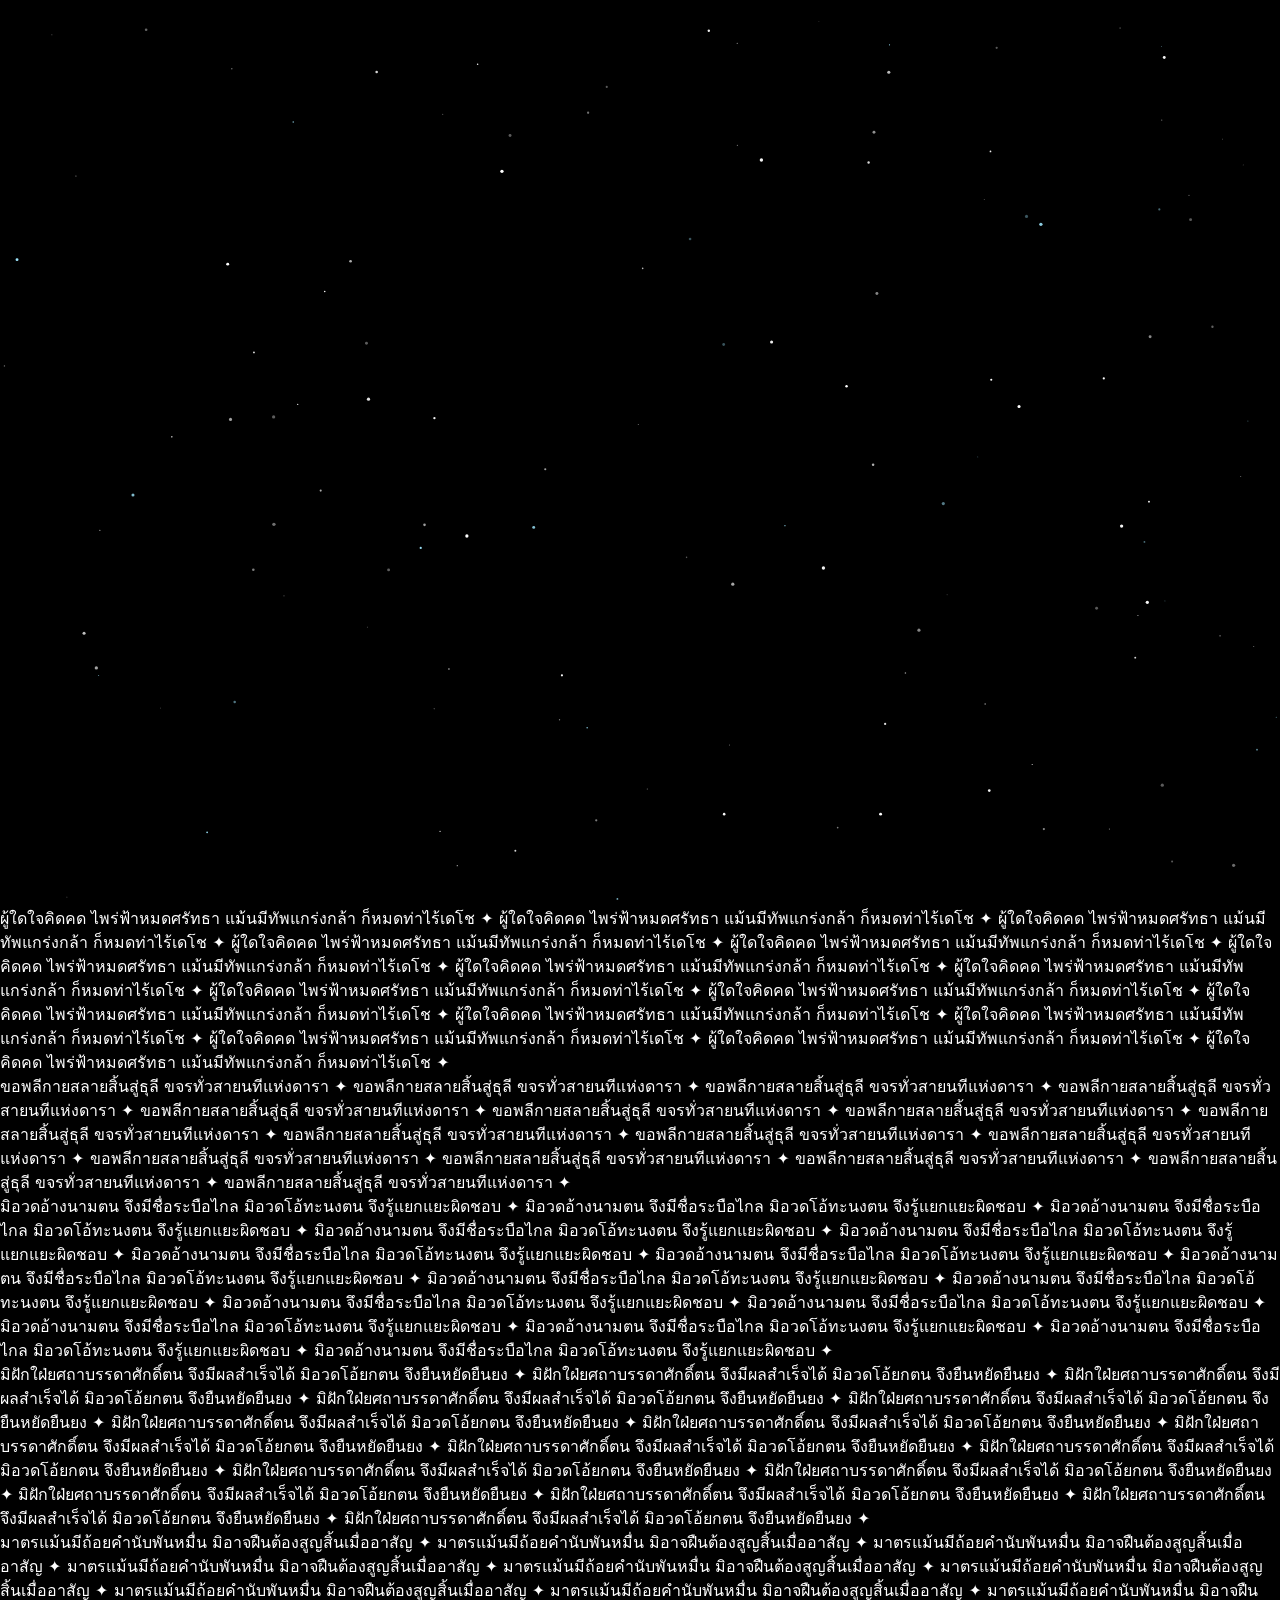
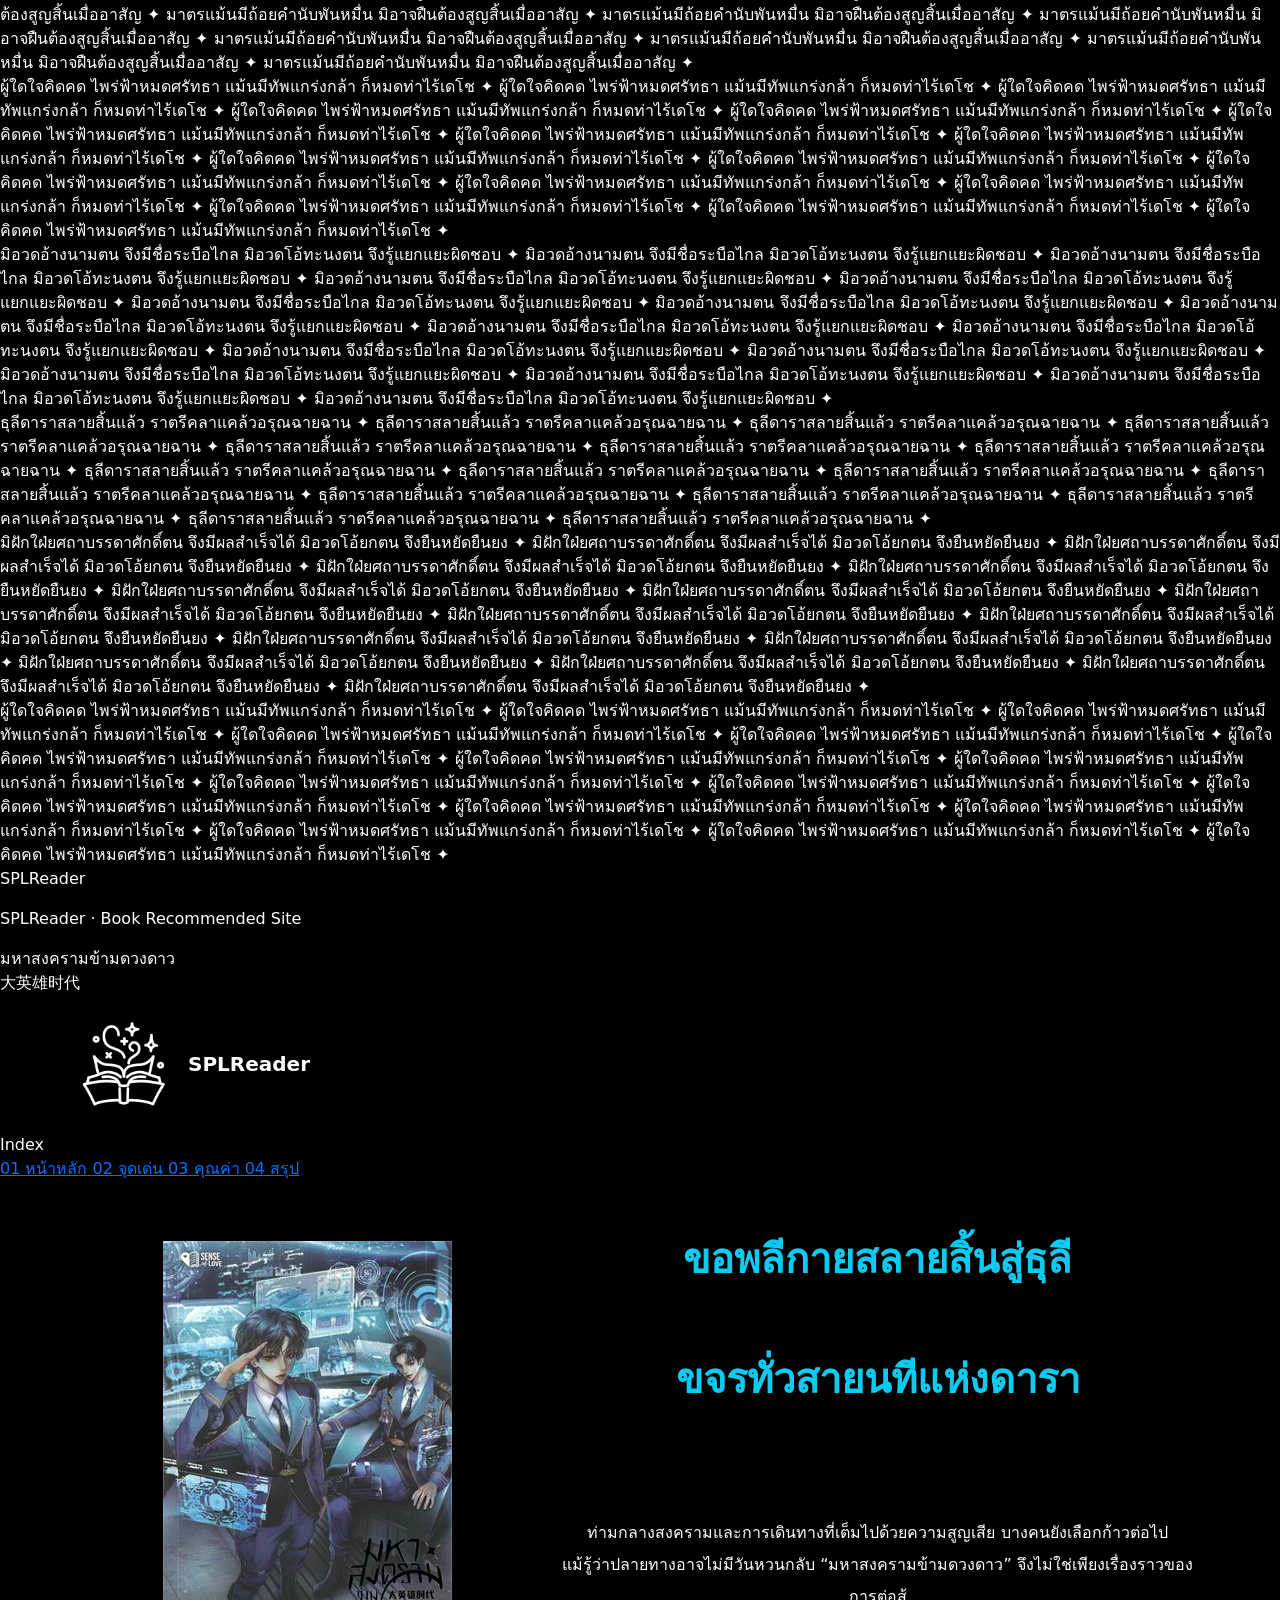
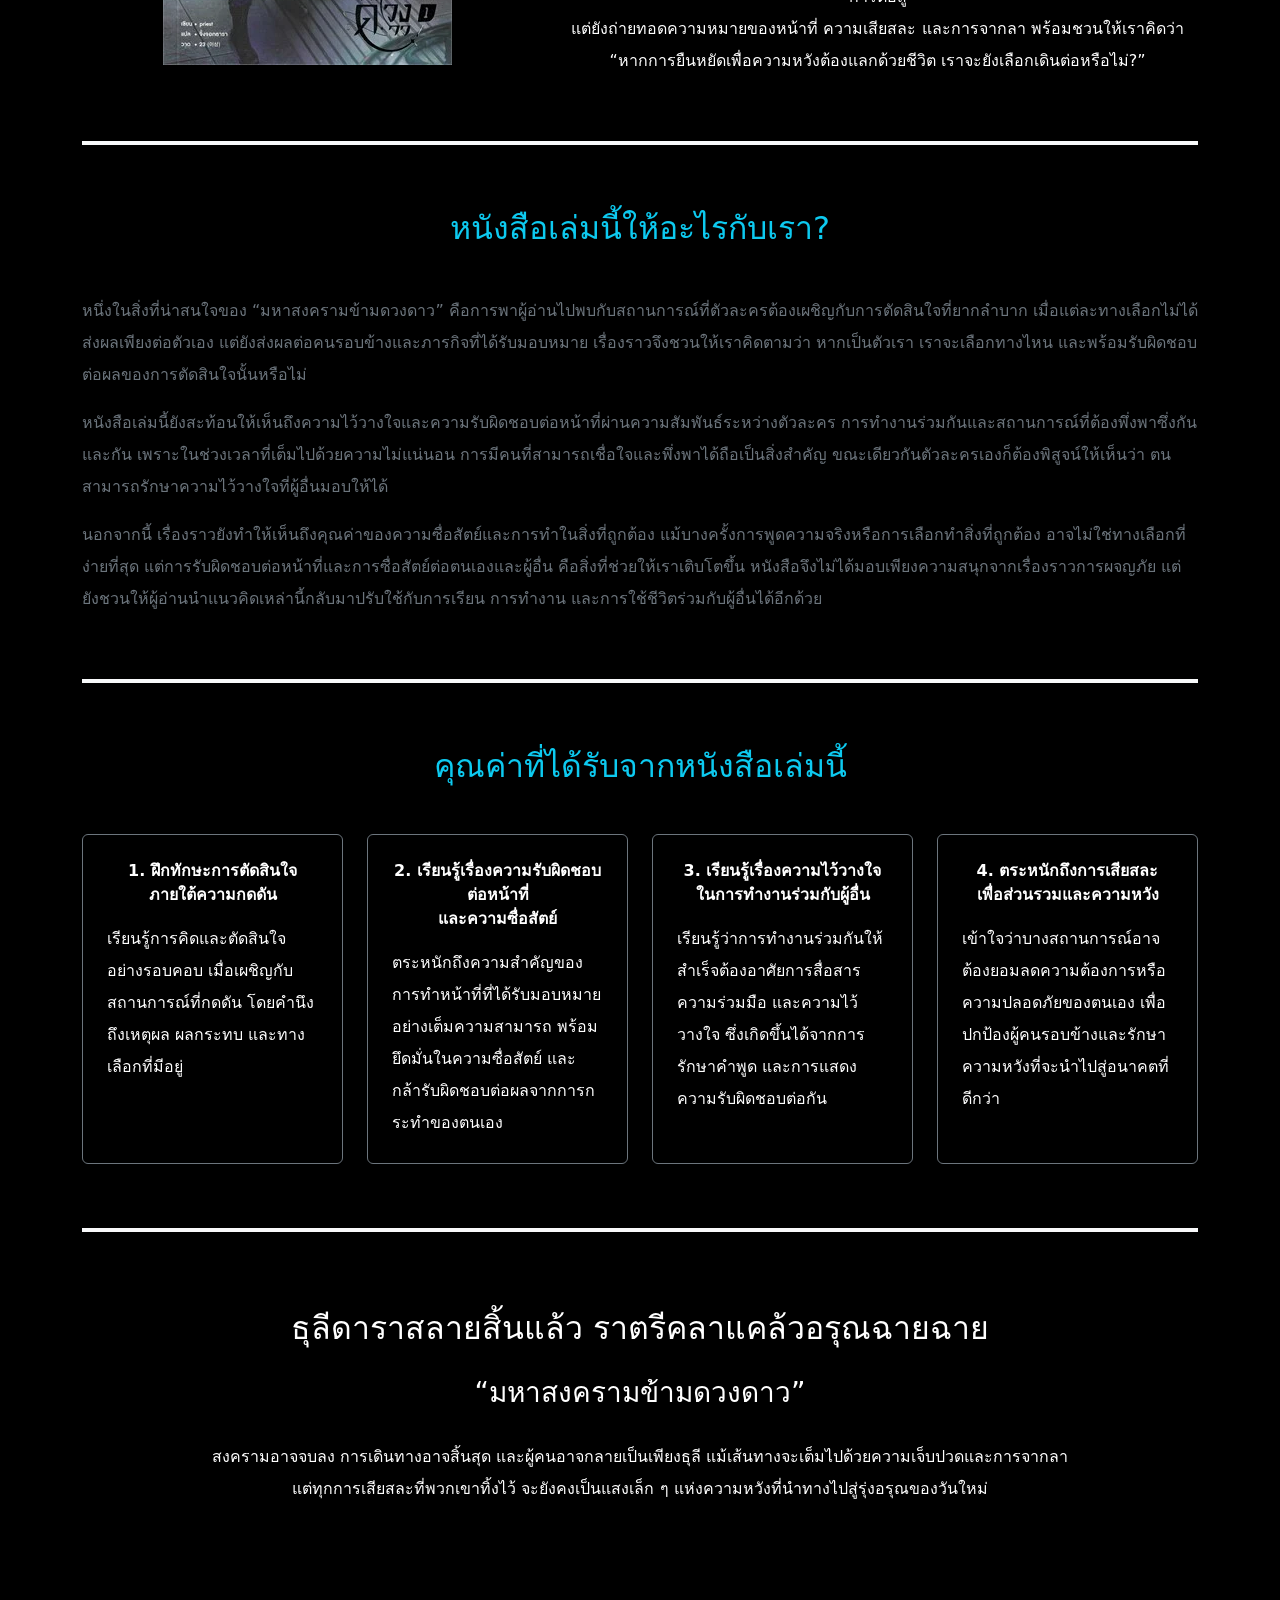
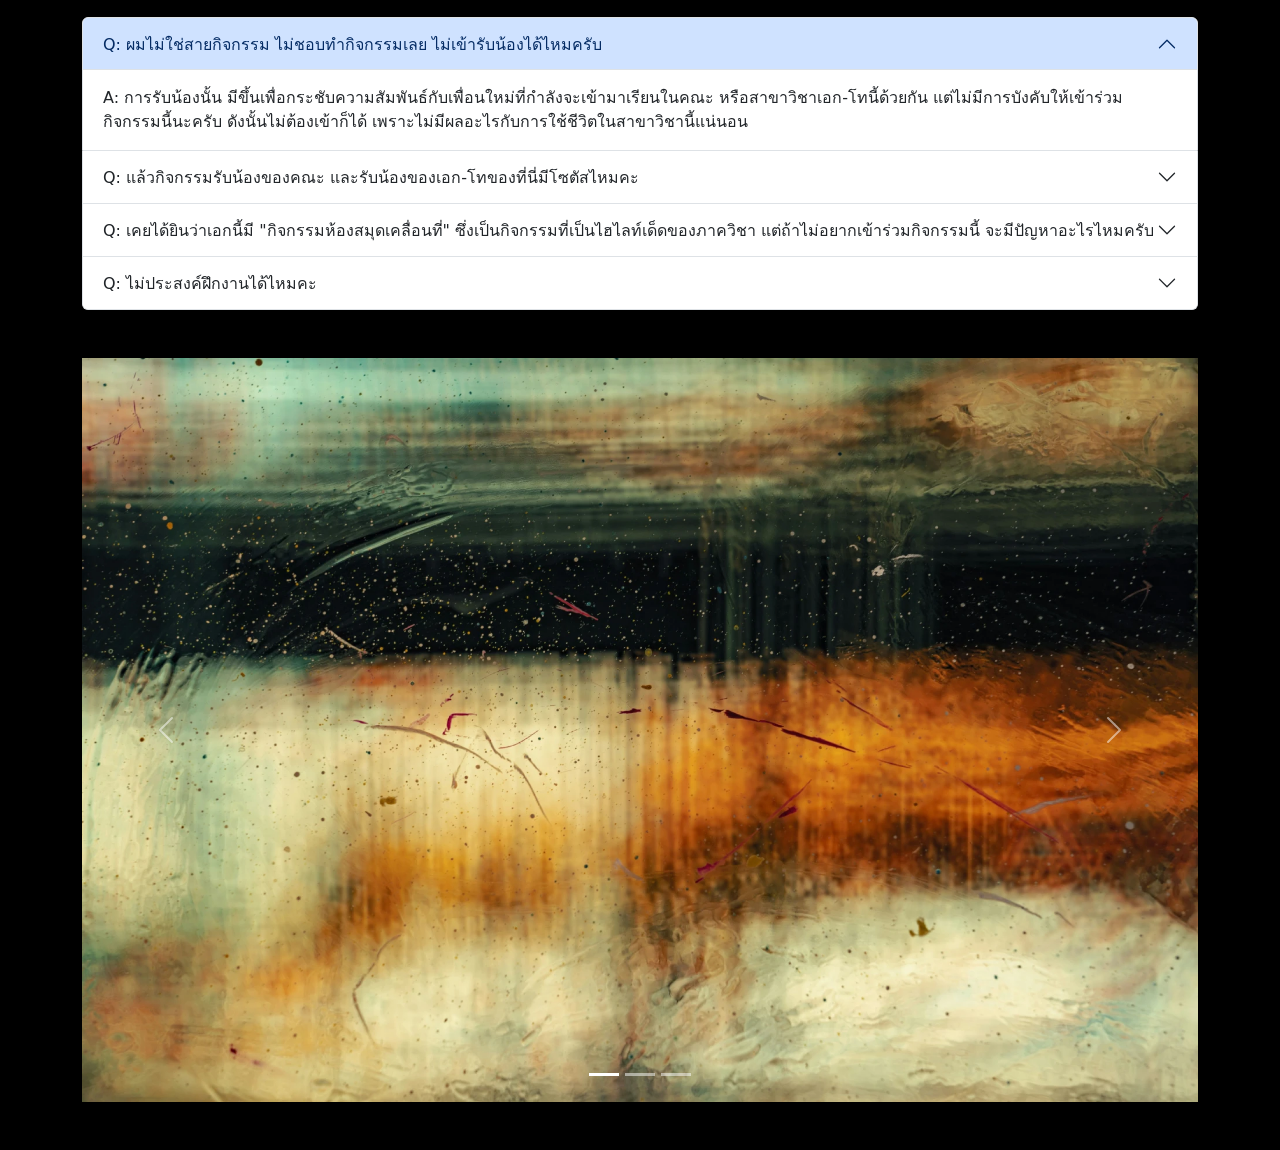
==== index.html @ 9b86f4e6 "ver.1" ====
<!DOCTYPE html>
<html lang="th">

<head>
    <meta charset="UTF-8">
    <meta name="viewport" content="width=device-width, initial-scale=1.0">

    <title>Bibliophile | มหาสงครามข้ามดวงดาว</title>

    <script>document.documentElement.classList.add('js')</script>

    <link href="https://cdn.jsdelivr.net/npm/bootstrap@5.3.3/dist/css/bootstrap.min.css" rel="stylesheet">
    <link href="https://unpkg.com/aos@2.3.1/dist/aos.css" rel="stylesheet">
    <link rel="stylesheet" href="css/style.css">
    <link rel="stylesheet" href="css/intro.css">
    <link rel="preconnect" href="https://fonts.googleapis.com">
    <link rel="preconnect" href="https://fonts.gstatic.com" crossorigin>
    <link
        href="https://fonts.googleapis.com/css2?family=Bodoni+Moda:ital,opsz,wght@0,6..96,400..900;1,6..96,400..900&family=Charm:wght@700&family=Noto+Serif+Thai&family=Pattaya&display=swap"
        rel="stylesheet">

<body class="bg-black text-white">


    <!-- ================= HEADER ================= -->
    <header>
        <div class="container py-4">

            <div class="d-flex justify-content-between align-items-center">

                <!-- Logo -->
                <div class="d-flex align-items-center">

                    <a href="#">
                        <img src="images/logo2.png" alt="SPLReader" width="90" class="img-fluid">
                    </a>

                    <span class="fw-bold fs-5 ms-3 logofont">
                        SPLReader
                    </span>

                </div>
    </header>


    <!-- ================= MENU ================= -->

    <!-- Side Menu -->
    <nav class="side-menu">

        <div class="side-menu-title">
            Index
        </div>

        <a href="#hero" class="side-item active">
            <span class="side-dot">01</span>
            <span class="side-text">หน้าหลัก</span>
        </a>

        <a href="#highlight" class="side-item">
            <span class="side-dot">02</span>
            <span class="side-text">จุดเด่น</span>
        </a>

        <a href="#value" class="side-item">
            <span class="side-dot">03</span>
            <span class="side-text">คุณค่า</span>
        </a>

        <a href="#summary" class="side-item">
            <span class="side-dot">04</span>
            <span class="side-text">สรุป</span>
        </a>

    </nav>


    <!-- ================= HERO ================= -->
    <section id="hero">

        <div class="container py-5">

            <div class="row align-items-center">

                <!-- รูปภาพ -->
                <div class="col-sm-12 col-md-5 text-center mb-5 mb-md-0">

                    <img src="images/book1.webp" alt="มหาสงครามข้ามดวงดาว" class="img-fluid">

                </div>


                <!-- ข้อความ -->
                <div class="col-sm-12 col-md-7 text-center">

                    <h1 class="fs-1 fw-normal lh-base " >



                        <span class="text-info fw-bold charm-bold">
                            ขอพลีกายสลายสิ้นสู่ธุลี
                            <br><br>
                            ขจรทั่วสายนทีแห่งดารา
                        </span>
                        <br><br>
                    </h1>


                    <p class="lh-lg mt-5 mb-0 noto-serif blue">

                        ท่ามกลางสงครามและการเดินทางที่เต็มไปด้วยความสูญเสีย
                        <br class="d-sm-block d-lg-none">บางคนยังเลือกก้าวต่อไป
                        <br class="d-none d-lg-block">แม้รู้ว่าปลายทางอาจไม่มีวันหวนกลับ
                        <br class="d-sm-block d-md-none d-lg-none">“มหาสงครามข้ามดวงดาว”
                        จึงไม่ใช่เพียงเรื่องราวของการต่อสู้
                        <br class="d-sm-block d-md-none d-lg-block">แต่ยังถ่ายทอดความหมายของหน้าที่ ความเสียสละ
                        และการจากลา
                        <br class="d-sm-block d-md-none d-lg-none">พร้อมชวนให้เราคิดว่า <br
                            class="d-sm-none d-md-none d-lg-block">
                        “หากการยืนหยัดเพื่อความหวังต้องแลกด้วยชีวิต
                        <br class="d-sm-block d-md-none d-lg-none">เราจะยังเลือกเดินต่อหรือไม่?”



                    </p>

                </div>

            </div>

        </div>

    </section>


    <!-- เส้นคั่น -->
    <div class="container">
        <hr class="border border-light border-2 opacity-100">
    </div>


    <!-- ================= SECTION 1 : จุดเด่น ================= -->
    <section id="highlight">

        <div class="container py-5">

            <h2 class="text-info text-center mb-5 pattaya-regular">
                หนังสือเล่มนี้ให้อะไรกับเรา?
            </h2>


            <div class="text-secondary lh-lg noto-serif">


                <p class="text-indent blue">
                    หนึ่งในสิ่งที่น่าสนใจของ “มหาสงครามข้ามดวงดาว”
                    คือการพาผู้อ่านไปพบกับสถานการณ์ที่ตัวละครต้องเผชิญกับการตัดสินใจที่ยากลำบาก
                    เมื่อแต่ละทางเลือกไม่ได้ส่งผลเพียงต่อตัวเอง
                    แต่ยังส่งผลต่อคนรอบข้างและภารกิจที่ได้รับมอบหมาย
                    เรื่องราวจึงชวนให้เราคิดตามว่า หากเป็นตัวเรา เราจะเลือกทางไหน
                    และพร้อมรับผิดชอบต่อผลของการตัดสินใจนั้นหรือไม่
                </p>


                <p class="text-indent blue">
                    หนังสือเล่มนี้ยังสะท้อนให้เห็นถึงความไว้วางใจและความรับผิดชอบต่อหน้าที่ผ่านความสัมพันธ์ระหว่างตัวละคร
                    การทำงานร่วมกันและสถานการณ์ที่ต้องพึ่งพาซึ่งกันและกัน
                    เพราะในช่วงเวลาที่เต็มไปด้วยความไม่แน่นอน
                    การมีคนที่สามารถเชื่อใจและพึ่งพาได้ถือเป็นสิ่งสำคัญ
                    ขณะเดียวกันตัวละครเองก็ต้องพิสูจน์ให้เห็นว่า
                    ตนสามารถรักษาความไว้วางใจที่ผู้อื่นมอบให้ได้
                </p>


                <p class="mb-0 text-indent blue">
                    นอกจากนี้ เรื่องราวยังทำให้เห็นถึงคุณค่าของความซื่อสัตย์และการทำในสิ่งที่ถูกต้อง
                    แม้บางครั้งการพูดความจริงหรือการเลือกทำสิ่งที่ถูกต้อง อาจไม่ใช่ทางเลือกที่ง่ายที่สุด
                    แต่การรับผิดชอบต่อหน้าที่และการซื่อสัตย์ต่อตนเองและผู้อื่น คือสิ่งที่ช่วยให้เราเติบโตขึ้น
                    หนังสือจึงไม่ได้มอบเพียงความสนุกจากเรื่องราวการผจญภัย
                    แต่ยังชวนให้ผู้อ่านนำแนวคิดเหล่านี้กลับมาปรับใช้กับการเรียน การทำงาน
                    และการใช้ชีวิตร่วมกับผู้อื่นได้อีกด้วย
                </p>

            </div>

        </div>

    </section>


    <!-- เส้นคั่น -->
    <div class="container">
        <hr class="border border-light border-2 opacity-100">
    </div>


    <!-- ================= SECTION 2 : คุณค่า ================= -->
    <section id="value">

        <div class="container py-5">

            <h2 class="text-info text-center mb-5 pattaya-regular">
                คุณค่าที่ได้รับจากหนังสือเล่มนี้
            </h2>


            <div class="row g-4">

                <!-- คอลัมน์ที่ 1 -->
                <div class="col-sm-12 col-md-6 col-lg-3">

                    <div class="h-100 border border-secondary rounded p-4">

                        <p class="fw-bold text-white text-center noto-serif">
                            1. ฝึกทักษะการตัดสินใจ <br>ภายใต้ความกดดัน
                        </p>

                        <p class=" lh-lg mb-0 noto-serif blue">
                            เรียนรู้การคิดและตัดสินใจอย่างรอบคอบ
                            เมื่อเผชิญกับสถานการณ์ที่กดดัน
                            โดยคำนึงถึงเหตุผล ผลกระทบ
                            และทางเลือกที่มีอยู่
                        </p>

                    </div>

                </div>


                <!-- คอลัมน์ที่ 2 -->
                <div class="col-sm-12 col-md-6 col-lg-3">

                    <div class="h-100 border border-secondary rounded p-4">

                        <p class="fw-bold text-white text-center noto-serif">
                            2. เรียนรู้เรื่องความรับผิดชอบต่อหน้าที่<br>และความซื่อสัตย์
                        </p>

                        <p class=" lh-lg mb-0 noto-serif blue">
                            ตระหนักถึงความสำคัญของการทำหน้าที่ที่ได้รับมอบหมายอย่างเต็มความสามารถ
                            พร้อมยึดมั่นในความซื่อสัตย์
                            และกล้ารับผิดชอบต่อผลจากการกระทำของตนเอง
                        </p>

                    </div>

                </div>


                <!-- คอลัมน์ที่ 3 -->
                <div class="col-sm-12 col-md-6 col-lg-3">

                    <div class="h-100 border border-secondary rounded p-4">

                        <p class="fw-bold text-white text-center noto-serif">
                            3. เรียนรู้เรื่องความไว้วางใจ<br>ในการทำงานร่วมกับผู้อื่น
                        </p>

                        <p class="lh-lg mb-0 noto-serif blue">
                            เรียนรู้ว่าการทำงานร่วมกันให้สำเร็จต้องอาศัยการสื่อสาร ความร่วมมือ และความไว้วางใจ
                            ซึ่งเกิดขึ้นได้จากการรักษาคำพูด
                            และการแสดงความรับผิดชอบต่อกัน
                        </p>

                    </div>

                </div>


                <!-- คอลัมน์ที่ 4 -->
                <div class="col-sm-12 col-md-6 col-lg-3">

                    <div class="h-100 border border-secondary rounded p-4">

                        <p class="fw-bold text-white text-center noto-serif">
                            4. ตระหนักถึงการเสียสละ<br>เพื่อส่วนรวมและความหวัง
                        </p>

                        <p class="lh-lg mb-0 noto-serif blue">
                            เข้าใจว่าบางสถานการณ์อาจต้องยอมลดความต้องการหรือความปลอดภัยของตนเอง
                            เพื่อปกป้องผู้คนรอบข้างและรักษาความหวังที่จะนำไปสู่อนาคตที่ดีกว่า
                        </p>

                    </div>

                </div>

            </div>

        </div>

    </section>


    <!-- เส้นคั่น -->
    <div class="container">
        <hr class="border border-light border-2 opacity-100">
    </div>


    <!-- ================= FOOTER / SUMMARY ================= -->
    <footer id="summary">

        <div class="container py-5">

            <div class="text-center mx-auto">




                <p class="fs-2 lh-lg charm-bold">
                    ธุลีดาราสลายสิ้นแล้ว ราตรีคลาแคล้วอรุณฉายฉาย
                    <br>
                </p>
                <h3 class="pattaya-regular"> “มหาสงครามข้ามดวงดาว” </h3>
                <br>
                <p class="lh-lg noto-serif blue">

                    สงครามอาจจบลง การเดินทางอาจสิ้นสุด และผู้คนอาจกลายเป็นเพียงธุลี
                    แม้เส้นทางจะเต็มไปด้วยความเจ็บปวดและการจากลา
                    <br class="d-sm-none d-md-none d-lg-block">แต่ทุกการเสียสละที่พวกเขาทิ้งไว้ จะยังคงเป็นแสงเล็ก ๆ
                    แห่งความหวังที่นำทางไปสู่รุ่งอรุณของวันใหม่
                </p>

            </div>

        </div>

    </footer>
    <section class="container my-5">
        <div class="accordion" id="faqAccordion">

            <!-- คำถามที่ 1 -->
            <div class="accordion-item">
                <h2 class="accordion-header">
                    <button class="accordion-button" type="button" data-bs-toggle="collapse" data-bs-target="#question1"
                        aria-expanded="true" aria-controls="question1">
                        Q: ผมไม่ใช่สายกิจกรรม ไม่ชอบทำกิจกรรมเลย ไม่เข้ารับน้องได้ไหมครับ
                    </button>
                </h2>

                <div id="question1" class="accordion-collapse collapse show" data-bs-parent="#faqAccordion">
                    <div class="accordion-body">
                        A: การรับน้องนั้น มีขึ้นเพื่อกระชับความสัมพันธ์กับเพื่อนใหม่ที่กำลังจะเข้ามาเรียนในคณะ
                        หรือสาขาวิชาเอก-โทนี้ด้วยกัน แต่ไม่มีการบังคับให้เข้าร่วมกิจกรรมนี้นะครับ
                        ดังนั้นไม่ต้องเข้าก็ได้ เพราะไม่มีผลอะไรกับการใช้ชีวิตในสาขาวิชานี้แน่นอน
                    </div>
                </div>
            </div>

            <!-- คำถามที่ 2 -->
            <div class="accordion-item">
                <h2 class="accordion-header">
                    <button class="accordion-button collapsed" type="button" data-bs-toggle="collapse"
                        data-bs-target="#question2" aria-expanded="false" aria-controls="question2">
                        Q: แล้วกิจกรรมรับน้องของคณะ และรับน้องของเอก-โทของที่นี่มีโซตัสไหมคะ
                    </button>
                </h2>

                <div id="question2" class="accordion-collapse collapse" data-bs-parent="#faqAccordion">
                    <div class="accordion-body">
                        A: ที่นี่ไม่มีโซตัสทั้งรับน้องของคณะ และรับน้องของเอก-โท
                        ดังนั้นไม่ต้องกังวลนะคะ
                    </div>
                </div>
            </div>

            <!-- คำถามที่ 3 -->
            <div class="accordion-item">
                <h2 class="accordion-header">
                    <button class="accordion-button collapsed" type="button" data-bs-toggle="collapse"
                        data-bs-target="#question3" aria-expanded="false" aria-controls="question3">
                        Q: เคยได้ยินว่าเอกนี้มี "กิจกรรมห้องสมุดเคลื่อนที่"
                        ซึ่งเป็นกิจกรรมที่เป็นไฮไลท์เด็ดของภาควิชา แต่ถ้าไม่อยากเข้าร่วมกิจกรรมนี้
                        จะมีปัญหาอะไรไหมครับ
                    </button>
                </h2>

                <div id="question3" class="accordion-collapse collapse" data-bs-parent="#faqAccordion">
                    <div class="accordion-body">
                        A: จริง ๆ ทางภาควิชาไม่ได้บังคับ แต่ "ขอความร่วมมือ"
                        ดังนั้นเข้าร่วมเพื่อกิจกรรมเอาไว้ใส่ในแฟ้มรวบรวมผลงาน
                        เพื่อสั่งสมประสบการณ์ก็ดีครับ
                    </div>
                </div>
            </div>

            <!-- คำถามที่ 4 -->
            <div class="accordion-item">
                <h2 class="accordion-header">
                    <button class="accordion-button collapsed" type="button" data-bs-toggle="collapse"
                        data-bs-target="#question4" aria-expanded="false" aria-controls="question4">
                        Q: ไม่ประสงค์ฝึกงานได้ไหมคะ
                    </button>
                </h2>

                <div id="question4" class="accordion-collapse collapse" data-bs-parent="#faqAccordion">
                    <div class="accordion-body">
                        A: ถ้าเป็นเด็ก "เอก" นี้ จะต้องฝึกงานนะคะ
                        เพราะต้องนำประสบการณ์ที่ได้จากการฝึกงานไปเรียนต่อในรายวิชา
                        "สัมมนาการฝึกปฏิบัติงาน" เป็นวิชาบังคับ ซึ่งจะต้องนับเป็นหน่วยกิตก่อนจบการศึกษาด้วย
                        แต่ถ้าเป็นเด็ก "โท" ไม่จำเป็นต้องฝึกงานค่ะ
                    </div>
                </div>
            </div>

        </div>
    </section>
    <section class="container my-5">
        <div id="carouselExampleIndicators" class="carousel slide" data-bs-ride="carousel">

            <!-- Indicators -->
            <div class="carousel-indicators">
                <button type="button" data-bs-target="#carouselExampleIndicators" data-bs-slide-to="0" class="active"
                    aria-current="true" aria-label="Slide 1"></button>

                <button type="button" data-bs-target="#carouselExampleIndicators" data-bs-slide-to="1"
                    aria-label="Slide 2"></button>

                <button type="button" data-bs-target="#carouselExampleIndicators" data-bs-slide-to="2"
                    aria-label="Slide 3"></button>
            </div>

            <!-- Carousel images -->
            <div class="carousel-inner">
                <div class="carousel-item active">
                    <img src="images/C1.webp" class="d-block w-100" alt="C1">
                </div>

                <div class="carousel-item">
                    <img src="images/C2.webp" class="d-block w-100" alt="C2">
                </div>

                <div class="carousel-item">
                    <img src="images/C3.webp" class="d-block w-100" alt="C3">
                </div>
            </div>

            <!-- Controls -->
            <button class="carousel-control-prev" type="button" data-bs-target="#carouselExampleIndicators"
                data-bs-slide="prev">
                <span class="carousel-control-prev-icon" aria-hidden="true"></span>
                <span class="visually-hidden">Previous</span>
            </button>

            <button class="carousel-control-next" type="button" data-bs-target="#carouselExampleIndicators"
                data-bs-slide="next">
                <span class="carousel-control-next-icon" aria-hidden="true"></span>
                <span class="visually-hidden">Next</span>
            </button>

        </div>
    </section>

    <script src="https://cdn.jsdelivr.net/npm/bootstrap@5.3.3/dist/js/bootstrap.bundle.min.js"></script>
    <script src="js/intro.js"></script>
    <script src="js/script.js"></script>
    <script src="https://unpkg.com/aos@2.3.1/dist/aos.js"></script>
    <script>
  AOS.init();
</script>
</body>

</html>
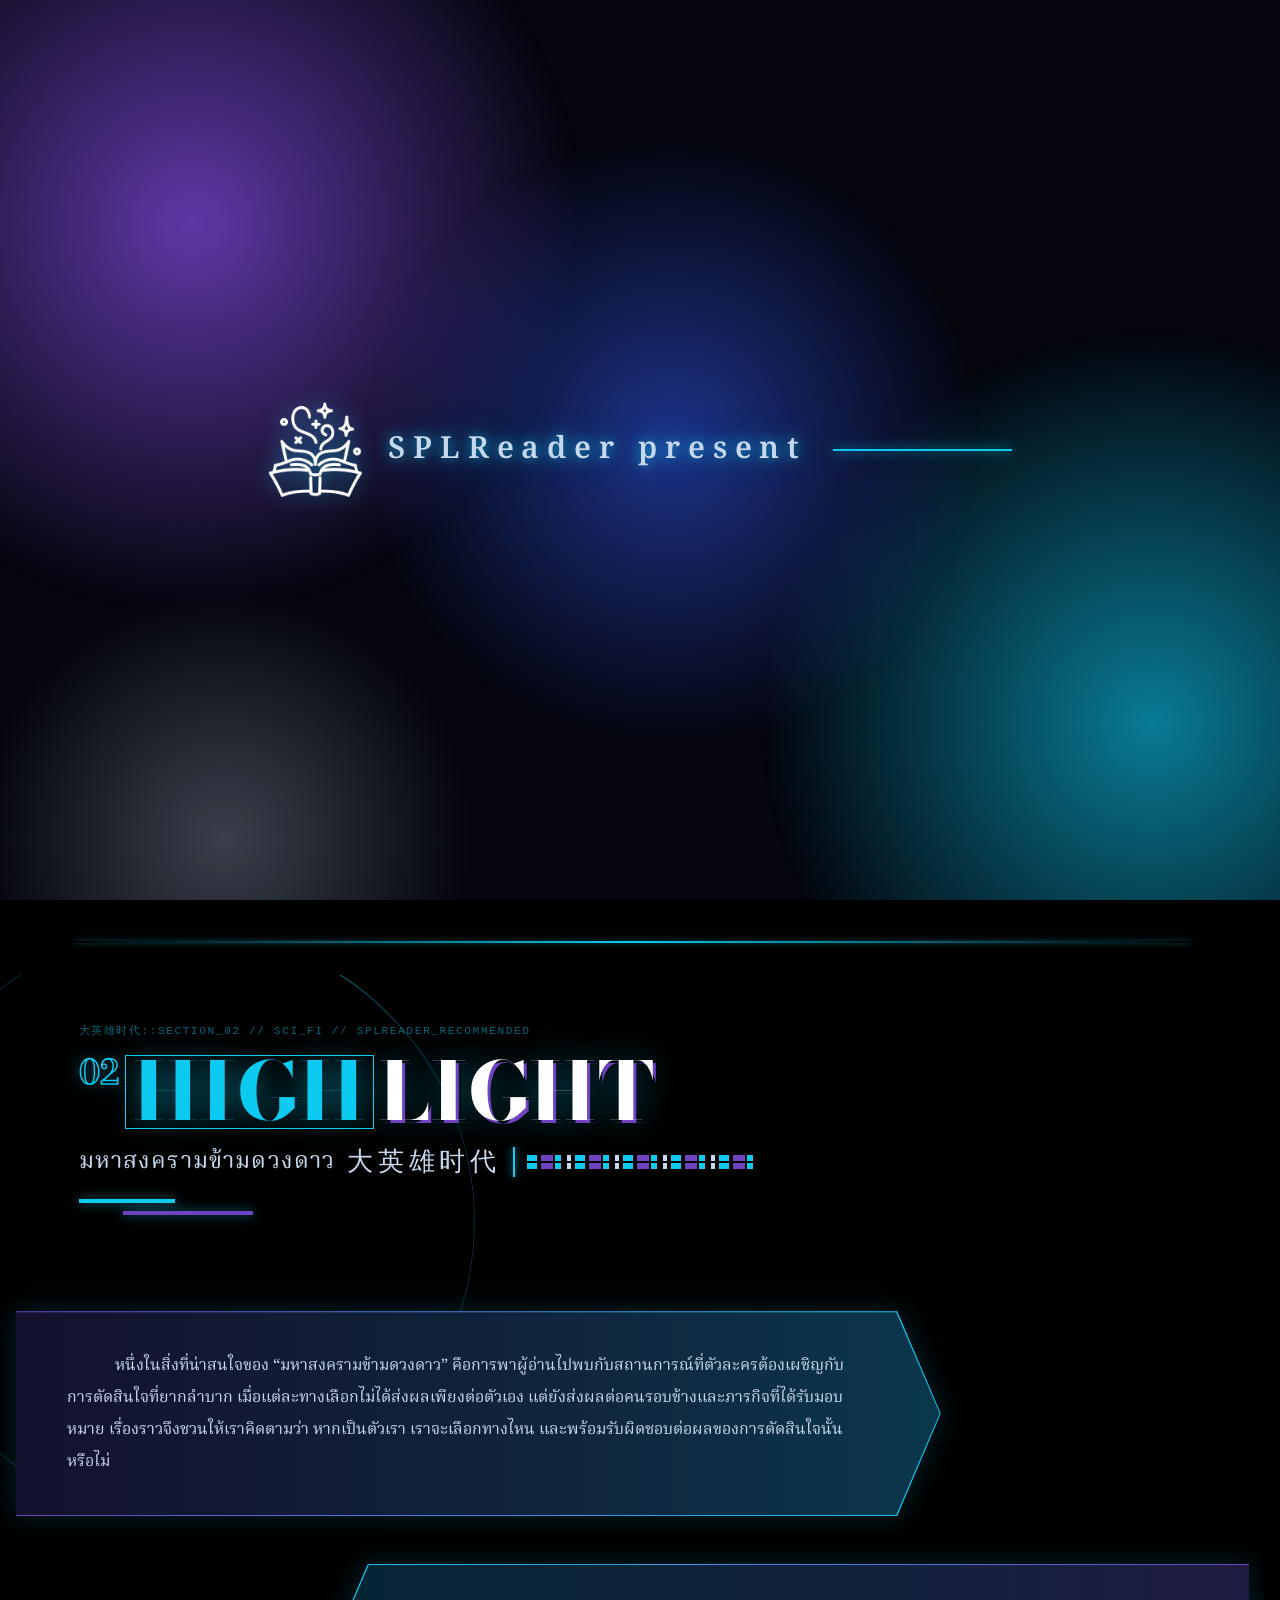
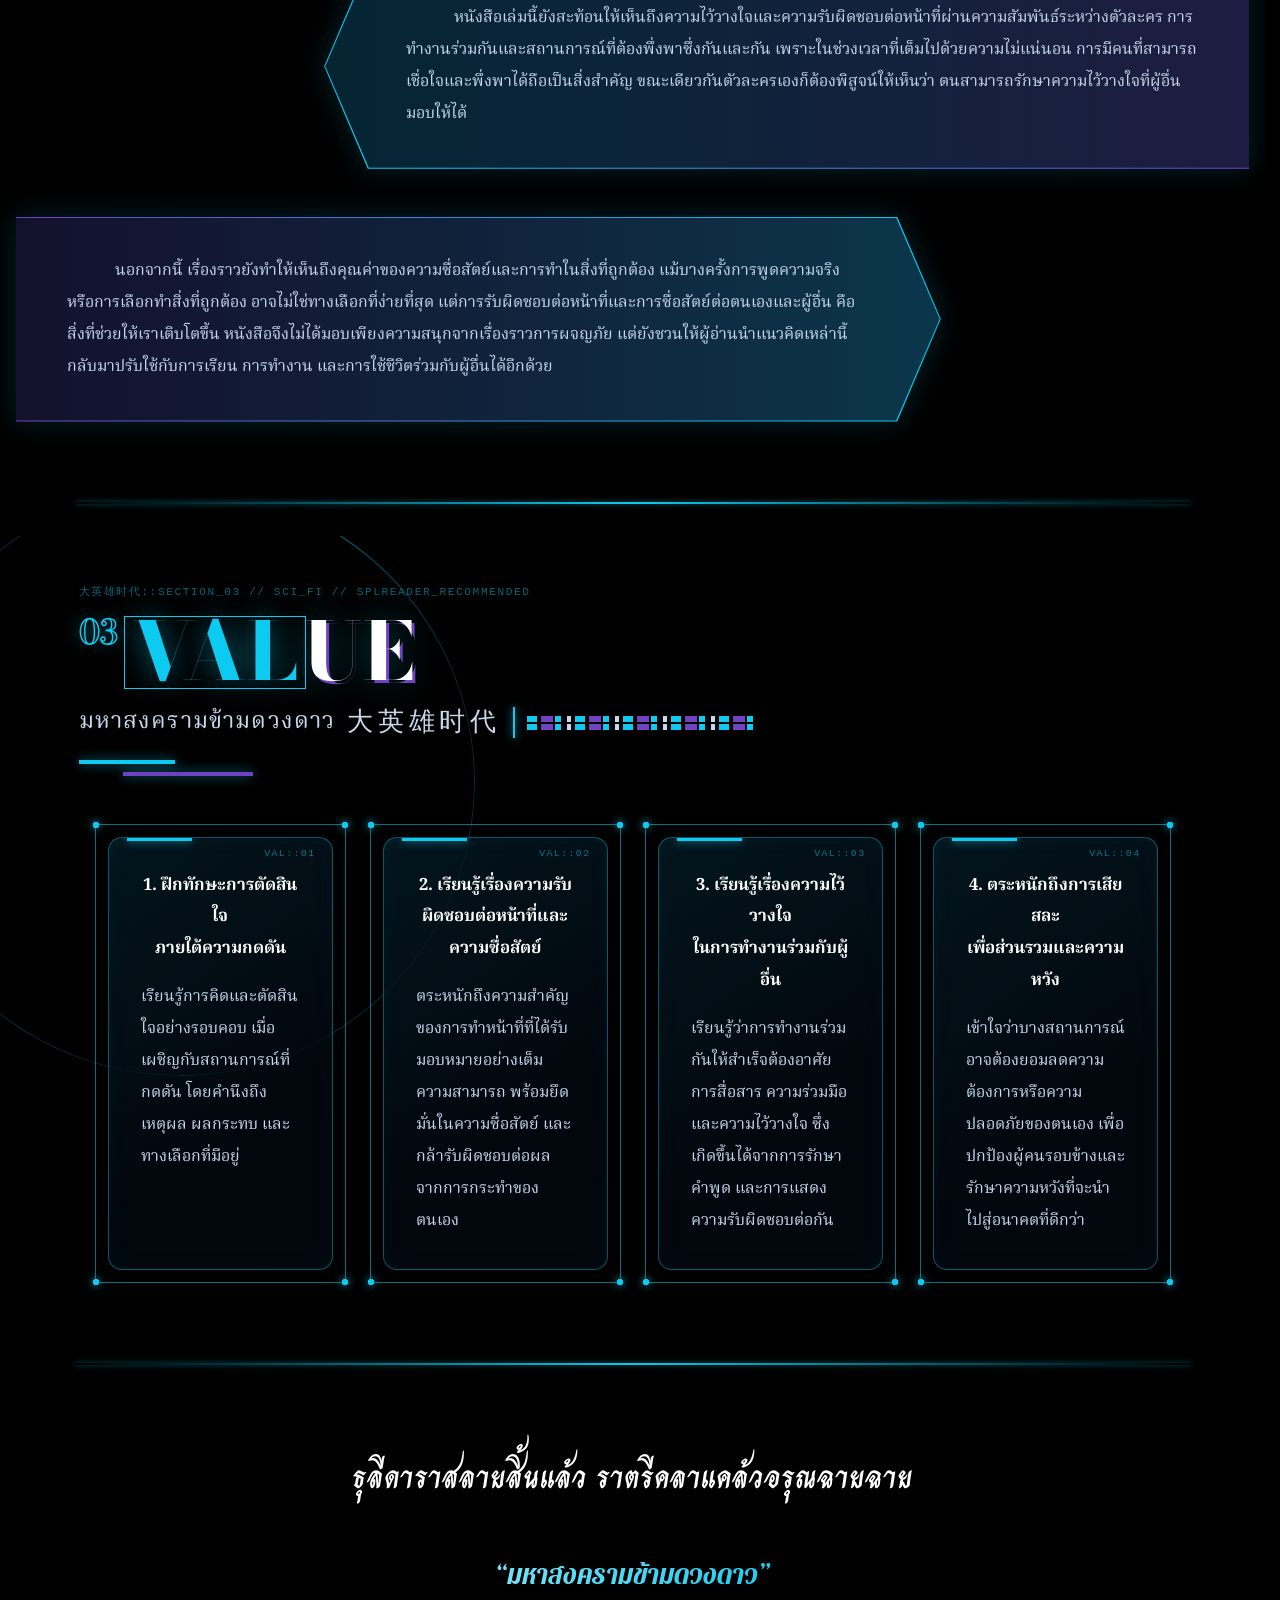
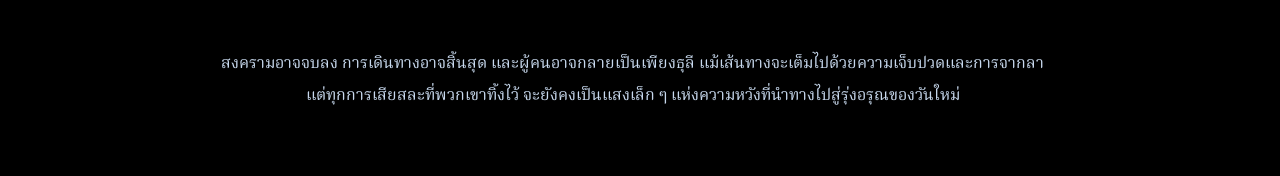
==== commit 059c2bce: "ver.3" ====
--- a/index.html
+++ b/index.html
@@ -5,460 +5,332 @@
     <meta charset="UTF-8">
     <meta name="viewport" content="width=device-width, initial-scale=1.0">
 
-    <title>Bibliophile | มหาสงครามข้ามดวงดาว</title>
+    <title>SPLReader | มหาสงครามข้ามดวงดาว</title>
 
     <script>document.documentElement.classList.add('js')</script>
 
-    <link href="https://cdn.jsdelivr.net/npm/bootstrap@5.3.3/dist/css/bootstrap.min.css" rel="stylesheet">
-    <link href="https://unpkg.com/aos@2.3.1/dist/aos.css" rel="stylesheet">
-    <link rel="stylesheet" href="css/style.css">
-    <link rel="stylesheet" href="css/intro.css">
+    <!-- ฟอนต์ -->
     <link rel="preconnect" href="https://fonts.googleapis.com">
     <link rel="preconnect" href="https://fonts.gstatic.com" crossorigin>
     <link
-        href="https://fonts.googleapis.com/css2?family=Bodoni+Moda:ital,opsz,wght@0,6..96,400..900;1,6..96,400..900&family=Charm:wght@700&family=Noto+Serif+Thai&family=Pattaya&display=swap"
+        href="https://fonts.googleapis.com/css2?family=Bodoni+Moda:opsz,wght@6..96,400..900&family=Charm:wght@700&family=Noto+Serif+Thai&family=Pattaya&display=swap"
         rel="stylesheet">
 
+    <!-- CSS: Bootstrap ก่อน แล้วค่อยไฟล์ของเรา เพื่อให้ไฟล์เราเขียนทับได้ -->
+    <link href="https://cdn.jsdelivr.net/npm/bootstrap@5.3.3/dist/css/bootstrap.min.css" rel="stylesheet">
+    <link rel="stylesheet" href="css/style.css">
+    <link rel="stylesheet" href="css/intro.css">
+</head>
+
 <body class="bg-black text-white">
 
-
-    <!-- ================= HEADER ================= -->
-    <header>
-        <div class="container py-4">
-
-            <div class="d-flex justify-content-between align-items-center">
-
-                <!-- Logo -->
-                <div class="d-flex align-items-center">
-
-                    <a href="#">
-                        <img src="images/logo2.png" alt="SPLReader" width="90" class="img-fluid">
-                    </a>
-
-                    <span class="fw-bold fs-5 ms-3 logofont">
-                        SPLReader
-                    </span>
-
-                </div>
-    </header>
-
-
-    <!-- ================= MENU ================= -->
-
-    <!-- Side Menu -->
-    <nav class="side-menu">
-
-        <div class="side-menu-title">
-            Index
-        </div>
-
-        <a href="#hero" class="side-item active">
-            <span class="side-dot">01</span>
-            <span class="side-text">หน้าหลัก</span>
-        </a>
-
-        <a href="#highlight" class="side-item">
-            <span class="side-dot">02</span>
-            <span class="side-text">จุดเด่น</span>
-        </a>
-
-        <a href="#value" class="side-item">
-            <span class="side-dot">03</span>
-            <span class="side-text">คุณค่า</span>
-        </a>
-
-        <a href="#summary" class="side-item">
-            <span class="side-dot">04</span>
-            <span class="side-text">สรุป</span>
-        </a>
-
+    <!-- ================= TOP NAVIGATION ================= -->
+    <nav class="side-menu" aria-label="เมนูหลัก">
+        <div class="nav-l">
+            <a href="#hero" class="side-item active"><span class="side-dot">Book</span></a>
+            <a href="#highlight" class="side-item"><span class="side-dot">Highlight</span></a>
+        </div>
+
+        <div class="nav-brand">SPLReader · Book Special Site</div>
+
+        <div class="nav-r">
+            <a href="#value" class="side-item"><span class="side-dot">Value</span></a>
+            <a href="#summary" class="side-item"><span class="side-dot">Summary</span></a>
+        </div>
     </nav>
 
 
-    <!-- ================= HERO ================= -->
+    <!-- ================= HERO : 01 BOOK ================= -->
     <section id="hero">
 
-        <div class="container py-5">
-
-            <div class="row align-items-center">
-
-                <!-- รูปภาพ -->
-                <div class="col-sm-12 col-md-5 text-center mb-5 mb-md-0">
-
-                    <img src="images/book1.webp" alt="มหาสงครามข้ามดวงดาว" class="img-fluid">
-
-                </div>
-
+
+
+        <div class="container py-5 px-3">
+
+            <div class="sec-head">
+                <div class="sec-code" aria-hidden="true">大英雄时代::SECTION_01 // SCI_FI // SPLREADER_RECOMMENDED</div>
+                <h2 class="sec-title">
+                    <span class="sec-num" aria-hidden="true">01</span>
+                    <span class="sec-word"><span class="boxed">BO</span>OK</span>
+                </h2>
+                <div class="sec-sub">
+                    <span>มหาสงครามข้ามดวงดาว</span>
+                    <span class="sec-sub-zh" lang="zh-Hans">大英雄时代</span>
+                    <span class="sec-pipe" aria-hidden="true"></span>
+                    <span class="sec-pixels" aria-hidden="true"></span>
+                </div>
+                <div class="sec-bars" aria-hidden="true"></div>
+            </div>
+
+            <div class="row align-items-center gy-4">
+
+                <!-- รูปปก: Bootstrap Carousel with indicators -->
+                <div id="heroCarousel" class="carousel slide hero-carousel" data-bs-ride="carousel">
+
+
+                    <div class="carousel-inner">
+                        <div class="carousel-item active"><img src="images/book1.webp" class="d-block w-100" alt="C1">
+                        </div>
+                        <div class="carousel-item"><img src="images/book2.webp" class="d-block w-100" alt="C2"></div>
+                        <div class="carousel-item"><img src="images/book3.webp" class="d-block w-100" alt="C3"></div>
+                    </div>
+                    <div class="carousel-indicators">
+                        <button type="button" data-bs-target="#heroCarousel" data-bs-slide-to="0" class="active"
+                            aria-current="true" aria-label="Slide 1"></button>
+                        <button type="button" data-bs-target="#heroCarousel" data-bs-slide-to="1"
+                            aria-label="Slide 2"></button>
+                        <button type="button" data-bs-target="#heroCarousel" data-bs-slide-to="2"
+                            aria-label="Slide 3"></button>
+                    </div>
+                    <button class="carousel-control-prev" type="button" data-bs-target="#heroCarousel"
+                        data-bs-slide="prev">
+                        <span class="carousel-control-prev-icon" aria-hidden="true"></span>
+                        <span class="visually-hidden">Previous</span>
+                    </button>
+                    <button class="carousel-control-next" type="button" data-bs-target="#heroCarousel"
+                        data-bs-slide="next">
+                        <span class="carousel-control-next-icon" aria-hidden="true"></span>
+                        <span class="visually-hidden">Next</span>
+                    </button>
+                </div>
 
                 <!-- ข้อความ -->
-                <div class="col-sm-12 col-md-7 text-center">
-
-                    <h1 class="fs-1 fw-normal lh-base " >
-
-
-
-                        <span class="text-info fw-bold charm-bold">
-                            ขอพลีกายสลายสิ้นสู่ธุลี
+                <div class="col-sm-12 col-md-12 col-lg-7 text-center px-3">
+
+                    <h1 class="fs-1 lh-base">
+                        <span class="text-info charm-bold">
+                           <br class="d-sm-block d-lg-none">ขอพลีกายสลายสิ้นสู่ธุลี
                             <br><br>
                             ขจรทั่วสายนทีแห่งดารา
                         </span>
                         <br><br>
                     </h1>
 
-
                     <p class="lh-lg mt-5 mb-0 noto-serif blue">
-
                         ท่ามกลางสงครามและการเดินทางที่เต็มไปด้วยความสูญเสีย
                         <br class="d-sm-block d-lg-none">บางคนยังเลือกก้าวต่อไป
                         <br class="d-none d-lg-block">แม้รู้ว่าปลายทางอาจไม่มีวันหวนกลับ
-                        <br class="d-sm-block d-md-none d-lg-none">“มหาสงครามข้ามดวงดาว”
+                        <br class="d-sm-block d-lg-none">“มหาสงครามข้ามดวงดาว”
                         จึงไม่ใช่เพียงเรื่องราวของการต่อสู้
-                        <br class="d-sm-block d-md-none d-lg-block">แต่ยังถ่ายทอดความหมายของหน้าที่ ความเสียสละ
+                        <br>แต่ยังถ่ายทอดความหมายของหน้าที่ ความเสียสละ
                         และการจากลา
-                        <br class="d-sm-block d-md-none d-lg-none">พร้อมชวนให้เราคิดว่า <br
-                            class="d-sm-none d-md-none d-lg-block">
-                        “หากการยืนหยัดเพื่อความหวังต้องแลกด้วยชีวิต
-                        <br class="d-sm-block d-md-none d-lg-none">เราจะยังเลือกเดินต่อหรือไม่?”
-
-
-
+                        <br class="d-sm-block d-lg-none">พร้อมชวนให้เราคิดว่า
+                        <br class="d-none d-lg-block">“หากการยืนหยัดเพื่อความหวังต้องแลกด้วยชีวิต
+                        <br class="d-none d-sm-block d-lg-none">เราจะยังเลือกเดินต่อหรือไม่?”
                     </p>
 
                 </div>
-
-            </div>
-
+            </div>
         </div>
 
     </section>
 
 
-    <!-- เส้นคั่น -->
     <div class="container">
-        <hr class="border border-light border-2 opacity-100">
+        <hr>
     </div>
 
 
-    <!-- ================= SECTION 1 : จุดเด่น ================= -->
+
+    <!-- ================= SECTION 1 : 02 HIGHLIGHT ================= -->
     <section id="highlight">
 
-        <div class="container py-5">
-
-            <h2 class="text-info text-center mb-5 pattaya-regular">
-                หนังสือเล่มนี้ให้อะไรกับเรา?
-            </h2>
-
-
-            <div class="text-secondary lh-lg noto-serif">
-
-
-                <p class="text-indent blue">
-                    หนึ่งในสิ่งที่น่าสนใจของ “มหาสงครามข้ามดวงดาว”
-                    คือการพาผู้อ่านไปพบกับสถานการณ์ที่ตัวละครต้องเผชิญกับการตัดสินใจที่ยากลำบาก
-                    เมื่อแต่ละทางเลือกไม่ได้ส่งผลเพียงต่อตัวเอง
-                    แต่ยังส่งผลต่อคนรอบข้างและภารกิจที่ได้รับมอบหมาย
-                    เรื่องราวจึงชวนให้เราคิดตามว่า หากเป็นตัวเรา เราจะเลือกทางไหน
-                    และพร้อมรับผิดชอบต่อผลของการตัดสินใจนั้นหรือไม่
-                </p>
-
-
-                <p class="text-indent blue">
-                    หนังสือเล่มนี้ยังสะท้อนให้เห็นถึงความไว้วางใจและความรับผิดชอบต่อหน้าที่ผ่านความสัมพันธ์ระหว่างตัวละคร
-                    การทำงานร่วมกันและสถานการณ์ที่ต้องพึ่งพาซึ่งกันและกัน
-                    เพราะในช่วงเวลาที่เต็มไปด้วยความไม่แน่นอน
-                    การมีคนที่สามารถเชื่อใจและพึ่งพาได้ถือเป็นสิ่งสำคัญ
-                    ขณะเดียวกันตัวละครเองก็ต้องพิสูจน์ให้เห็นว่า
-                    ตนสามารถรักษาความไว้วางใจที่ผู้อื่นมอบให้ได้
-                </p>
-
-
-                <p class="mb-0 text-indent blue">
-                    นอกจากนี้ เรื่องราวยังทำให้เห็นถึงคุณค่าของความซื่อสัตย์และการทำในสิ่งที่ถูกต้อง
-                    แม้บางครั้งการพูดความจริงหรือการเลือกทำสิ่งที่ถูกต้อง อาจไม่ใช่ทางเลือกที่ง่ายที่สุด
-                    แต่การรับผิดชอบต่อหน้าที่และการซื่อสัตย์ต่อตนเองและผู้อื่น คือสิ่งที่ช่วยให้เราเติบโตขึ้น
-                    หนังสือจึงไม่ได้มอบเพียงความสนุกจากเรื่องราวการผจญภัย
-                    แต่ยังชวนให้ผู้อ่านนำแนวคิดเหล่านี้กลับมาปรับใช้กับการเรียน การทำงาน
-                    และการใช้ชีวิตร่วมกับผู้อื่นได้อีกด้วย
-                </p>
-
-            </div>
-
-        </div>
+        <div class="container sec-head py-5 px-3">
+            <p class="sec-code">大英雄时代::SECTION_02 // SCI_FI // SPLREADER_RECOMMENDED</p>
+            <h2 class="sec-title"><span class="sec-num">02</span> <span class="boxed">HIGH</span>LIGHT</h2>
+            <div class="sec-sub">
+                <span>มหาสงครามข้ามดวงดาว</span>
+                <span class="sec-sub-zh">大英雄时代</span>
+                <span class="sec-pipe"></span>
+                <span class="sec-pixels"></span>
+            </div>
+            <div class="sec-bars"></div>
+            
+        </div>
+
+
+        <div class="container-fluid px-3 pb-5">
+
+            <div class="row gx-0 gy-4 gy-lg-5 highlight-bands noto-serif blue">
+
+                <!-- แถบซ้าย -->
+                <div class="col-12 col-lg-9">
+                    <p class="band band--l">
+                        หนึ่งในสิ่งที่น่าสนใจของ “มหาสงครามข้ามดวงดาว”
+                        คือการพาผู้อ่านไปพบกับสถานการณ์ที่ตัวละครต้องเผชิญกับการตัดสินใจที่ยากลำบาก
+                        เมื่อแต่ละทางเลือกไม่ได้ส่งผลเพียงต่อตัวเอง
+                        แต่ยังส่งผลต่อคนรอบข้างและภารกิจที่ได้รับมอบหมาย
+                        เรื่องราวจึงชวนให้เราคิดตามว่า หากเป็นตัวเรา เราจะเลือกทางไหน
+                        และพร้อมรับผิดชอบต่อผลของการตัดสินใจนั้นหรือไม่
+                    </p>
+                </div>
+
+                <!-- แถบขวา -->
+                <div class="col-12 col-lg-9 offset-lg-3">
+                    <p class="band band--r">
+                        หนังสือเล่มนี้ยังสะท้อนให้เห็นถึงความไว้วางใจและความรับผิดชอบต่อหน้าที่ผ่านความสัมพันธ์ระหว่างตัวละคร
+                        การทำงานร่วมกันและสถานการณ์ที่ต้องพึ่งพาซึ่งกันและกัน
+                        เพราะในช่วงเวลาที่เต็มไปด้วยความไม่แน่นอน
+                        การมีคนที่สามารถเชื่อใจและพึ่งพาได้ถือเป็นสิ่งสำคัญ
+                        ขณะเดียวกันตัวละครเองก็ต้องพิสูจน์ให้เห็นว่า
+                        ตนสามารถรักษาความไว้วางใจที่ผู้อื่นมอบให้ได้
+                    </p>
+                </div>
+
+                <!-- แถบซ้าย -->
+                <div class="col-12 col-lg-9">
+                    <p class="band band--l">
+
+                        นอกจากนี้ เรื่องราวยังทำให้เห็นถึงคุณค่าของความซื่อสัตย์และการทำในสิ่งที่ถูกต้อง
+                        แม้บางครั้งการพูดความจริงหรือการเลือกทำสิ่งที่ถูกต้อง อาจไม่ใช่ทางเลือกที่ง่ายที่สุด
+                        แต่การรับผิดชอบต่อหน้าที่และการซื่อสัตย์ต่อตนเองและผู้อื่น คือสิ่งที่ช่วยให้เราเติบโตขึ้น
+                        หนังสือจึงไม่ได้มอบเพียงความสนุกจากเรื่องราวการผจญภัย
+                        แต่ยังชวนให้ผู้อ่านนำแนวคิดเหล่านี้กลับมาปรับใช้กับการเรียน การทำงาน
+                        และการใช้ชีวิตร่วมกับผู้อื่นได้อีกด้วย
+                    </p>
+                </div>
+
+            </div>
+        </div>
+
 
     </section>
 
 
-    <!-- เส้นคั่น -->
     <div class="container">
-        <hr class="border border-light border-2 opacity-100">
+        <hr>
     </div>
 
 
-    <!-- ================= SECTION 2 : คุณค่า ================= -->
+
+    <!-- ================= SECTION 2 : 03 VALUE ================= -->
     <section id="value">
-
-        <div class="container py-5">
-
-            <h2 class="text-info text-center mb-5 pattaya-regular">
-                คุณค่าที่ได้รับจากหนังสือเล่มนี้
-            </h2>
-
-
-            <div class="row g-4">
-
-                <!-- คอลัมน์ที่ 1 -->
-                <div class="col-sm-12 col-md-6 col-lg-3">
-
-                    <div class="h-100 border border-secondary rounded p-4">
-
-                        <p class="fw-bold text-white text-center noto-serif">
-                            1. ฝึกทักษะการตัดสินใจ <br>ภายใต้ความกดดัน
-                        </p>
-
-                        <p class=" lh-lg mb-0 noto-serif blue">
-                            เรียนรู้การคิดและตัดสินใจอย่างรอบคอบ
-                            เมื่อเผชิญกับสถานการณ์ที่กดดัน
-                            โดยคำนึงถึงเหตุผล ผลกระทบ
-                            และทางเลือกที่มีอยู่
-                        </p>
-
-                    </div>
-
-                </div>
-
-
-                <!-- คอลัมน์ที่ 2 -->
-                <div class="col-sm-12 col-md-6 col-lg-3">
-
-                    <div class="h-100 border border-secondary rounded p-4">
-
-                        <p class="fw-bold text-white text-center noto-serif">
-                            2. เรียนรู้เรื่องความรับผิดชอบต่อหน้าที่<br>และความซื่อสัตย์
-                        </p>
-
-                        <p class=" lh-lg mb-0 noto-serif blue">
-                            ตระหนักถึงความสำคัญของการทำหน้าที่ที่ได้รับมอบหมายอย่างเต็มความสามารถ
-                            พร้อมยึดมั่นในความซื่อสัตย์
-                            และกล้ารับผิดชอบต่อผลจากการกระทำของตนเอง
-                        </p>
-
-                    </div>
-
-                </div>
-
-
-                <!-- คอลัมน์ที่ 3 -->
-                <div class="col-sm-12 col-md-6 col-lg-3">
-
-                    <div class="h-100 border border-secondary rounded p-4">
-
-                        <p class="fw-bold text-white text-center noto-serif">
-                            3. เรียนรู้เรื่องความไว้วางใจ<br>ในการทำงานร่วมกับผู้อื่น
-                        </p>
-
-                        <p class="lh-lg mb-0 noto-serif blue">
-                            เรียนรู้ว่าการทำงานร่วมกันให้สำเร็จต้องอาศัยการสื่อสาร ความร่วมมือ และความไว้วางใจ
-                            ซึ่งเกิดขึ้นได้จากการรักษาคำพูด
-                            และการแสดงความรับผิดชอบต่อกัน
-                        </p>
-
-                    </div>
-
-                </div>
-
-
-                <!-- คอลัมน์ที่ 4 -->
-                <div class="col-sm-12 col-md-6 col-lg-3">
-
-                    <div class="h-100 border border-secondary rounded p-4">
-
-                        <p class="fw-bold text-white text-center noto-serif">
-                            4. ตระหนักถึงการเสียสละ<br>เพื่อส่วนรวมและความหวัง
-                        </p>
-
-                        <p class="lh-lg mb-0 noto-serif blue">
-                            เข้าใจว่าบางสถานการณ์อาจต้องยอมลดความต้องการหรือความปลอดภัยของตนเอง
-                            เพื่อปกป้องผู้คนรอบข้างและรักษาความหวังที่จะนำไปสู่อนาคตที่ดีกว่า
-                        </p>
-
-                    </div>
-
-                </div>
-
-            </div>
-
-        </div>
-
+        <div class="container py-5 px-3">
+
+            <div class="sec-head">
+                <div class="sec-code" aria-hidden="true">大英雄时代::SECTION_03 // SCI_FI // SPLREADER_RECOMMENDED</div>
+                <h2 class="sec-title">
+                    <span class="sec-num" aria-hidden="true">03</span>
+                    <span class="sec-word"><span class="boxed">VAL</span>UE</span>
+                </h2>
+                <div class="sec-sub">
+                    <span>มหาสงครามข้ามดวงดาว</span>
+                    <span class="sec-sub-zh" lang="zh-Hans">大英雄时代</span>
+                    <span class="sec-pipe" aria-hidden="true"></span>
+                    <span class="sec-pixels" aria-hidden="true"></span>
+                </div>
+                <div class="sec-bars" aria-hidden="true"></div>
+            </div>
+
+            <!-- การ์ด 2 × 2 จัดกึ่งกลาง -->
+            <div class="row g-4 g-lg-6 justify-content-center value-grid px-3">
+
+                <div class="col-sm-12 col-md-6 col-lg-3 ">
+                    <div class="value-frame tech-frame">
+                        <div class="value-card noto-serif">
+                            <p class="fw-bold text-center">
+                                1. ฝึกทักษะการตัดสินใจ <br>ภายใต้ความกดดัน
+                            </p>
+                            <p class="lh-lg mb-0 blue">
+                                เรียนรู้การคิดและตัดสินใจอย่างรอบคอบ
+                                เมื่อเผชิญกับสถานการณ์ที่กดดัน
+                                โดยคำนึงถึงเหตุผล ผลกระทบ
+                                และทางเลือกที่มีอยู่
+                            </p>
+                            <span class="card-tag" aria-hidden="true">VAL::01</span>
+                        </div>
+                    </div>
+                </div>
+
+                <div class="col-sm-12 col-md-6 col-lg-3 ">
+                    <div class="value-frame tech-frame">
+                        <div class="value-card noto-serif">
+                            <p class="fw-bold text-center">
+                                2. เรียนรู้เรื่องความรับผิดชอบต่อหน้าที่<br
+                                    class="d-sm-block d-lg-none">และความซื่อสัตย์
+                            </p>
+                            <p class="lh-lg mb-0 blue">
+                                ตระหนักถึงความสำคัญของการทำหน้าที่ที่ได้รับมอบหมายอย่างเต็มความสามารถ
+                                พร้อมยึดมั่นในความซื่อสัตย์
+                                และกล้ารับผิดชอบต่อผลจากการกระทำของตนเอง
+                            </p>
+                            <span class="card-tag" aria-hidden="true">VAL::02</span>
+                        </div>
+                    </div>
+                </div>
+
+                <div class="col-sm-12 col-md-6 col-lg-3 ">
+                    <div class="value-frame tech-frame">
+                        <div class="value-card noto-serif">
+                            <p class="fw-bold text-center">
+                                3. เรียนรู้เรื่องความไว้วางใจ<br>ในการทำงานร่วมกับผู้อื่น
+                            </p>
+                            <p class="lh-lg mb-0 blue">
+                                เรียนรู้ว่าการทำงานร่วมกันให้สำเร็จต้องอาศัยการสื่อสาร ความร่วมมือ และความไว้วางใจ
+                                ซึ่งเกิดขึ้นได้จากการรักษาคำพูด
+                                และการแสดงความรับผิดชอบต่อกัน
+                            </p>
+                            <span class="card-tag" aria-hidden="true">VAL::03</span>
+                        </div>
+                    </div>
+                </div>
+
+                <div class="col-sm-12 col-md-6 col-lg-3 ">
+                    <div class="value-frame tech-frame">
+                        <div class="value-card noto-serif">
+                            <p class="fw-bold text-center">
+                                4. ตระหนักถึงการเสียสละ<br>เพื่อส่วนรวมและความหวัง
+                            </p>
+                            <p class="lh-lg mb-0 blue">
+                                เข้าใจว่าบางสถานการณ์อาจต้องยอมลดความต้องการหรือความปลอดภัยของตนเอง
+                                เพื่อปกป้องผู้คนรอบข้างและรักษาความหวังที่จะนำไปสู่อนาคตที่ดีกว่า
+                            </p>
+                            <span class="card-tag" aria-hidden="true">VAL::04</span>
+                        </div>
+                    </div>
+                </div>
+
+            </div>
+
+        </div>
     </section>
 
 
-    <!-- เส้นคั่น -->
     <div class="container">
-        <hr class="border border-light border-2 opacity-100">
+        <hr>
     </div>
 
 
     <!-- ================= FOOTER / SUMMARY ================= -->
     <footer id="summary">
-
-        <div class="container py-5">
-
-            <div class="text-center mx-auto">
-
-
-
+        <div class="container py-5 px-3">
+
+            <div class="text-center noto-serif">
 
                 <p class="fs-2 lh-lg charm-bold">
-                    ธุลีดาราสลายสิ้นแล้ว ราตรีคลาแคล้วอรุณฉายฉาย
-                    <br>
+                    ธุลีดาราสลายสิ้นแล้ว <br class="d-sm-block d-lg-none"> ราตรีคลาแคล้วอรุณฉายฉาย
                 </p>
-                <h3 class="pattaya-regular"> “มหาสงครามข้ามดวงดาว” </h3>
-                <br>
-                <p class="lh-lg noto-serif blue">
-
-                    สงครามอาจจบลง การเดินทางอาจสิ้นสุด และผู้คนอาจกลายเป็นเพียงธุลี
-                    แม้เส้นทางจะเต็มไปด้วยความเจ็บปวดและการจากลา
-                    <br class="d-sm-none d-md-none d-lg-block">แต่ทุกการเสียสละที่พวกเขาทิ้งไว้ จะยังคงเป็นแสงเล็ก ๆ
+
+                <h3 class="pattaya-regular mb-4"> <br>“มหาสงครามข้ามดวงดาว” </h3>
+
+                <p class="lh-lg blue">
+                    <br>สงครามอาจจบลง การเดินทางอาจสิ้นสุด และผู้คนอาจกลายเป็นเพียงธุลี
+                    <br class="d-md-block d-none d-lg-none">แม้เส้นทางจะเต็มไปด้วยความเจ็บปวดและการจากลา
+                    <br class="d-sm-none d-lg-block">แต่ทุกการเสียสละที่พวกเขาทิ้งไว้
+                    <br class="d-md-block d-none d-lg-none">จะยังคงเป็นแสงเล็ก ๆ
                     แห่งความหวังที่นำทางไปสู่รุ่งอรุณของวันใหม่
                 </p>
 
             </div>
 
         </div>
-
     </footer>
-    <section class="container my-5">
-        <div class="accordion" id="faqAccordion">
-
-            <!-- คำถามที่ 1 -->
-            <div class="accordion-item">
-                <h2 class="accordion-header">
-                    <button class="accordion-button" type="button" data-bs-toggle="collapse" data-bs-target="#question1"
-                        aria-expanded="true" aria-controls="question1">
-                        Q: ผมไม่ใช่สายกิจกรรม ไม่ชอบทำกิจกรรมเลย ไม่เข้ารับน้องได้ไหมครับ
-                    </button>
-                </h2>
-
-                <div id="question1" class="accordion-collapse collapse show" data-bs-parent="#faqAccordion">
-                    <div class="accordion-body">
-                        A: การรับน้องนั้น มีขึ้นเพื่อกระชับความสัมพันธ์กับเพื่อนใหม่ที่กำลังจะเข้ามาเรียนในคณะ
-                        หรือสาขาวิชาเอก-โทนี้ด้วยกัน แต่ไม่มีการบังคับให้เข้าร่วมกิจกรรมนี้นะครับ
-                        ดังนั้นไม่ต้องเข้าก็ได้ เพราะไม่มีผลอะไรกับการใช้ชีวิตในสาขาวิชานี้แน่นอน
-                    </div>
-                </div>
-            </div>
-
-            <!-- คำถามที่ 2 -->
-            <div class="accordion-item">
-                <h2 class="accordion-header">
-                    <button class="accordion-button collapsed" type="button" data-bs-toggle="collapse"
-                        data-bs-target="#question2" aria-expanded="false" aria-controls="question2">
-                        Q: แล้วกิจกรรมรับน้องของคณะ และรับน้องของเอก-โทของที่นี่มีโซตัสไหมคะ
-                    </button>
-                </h2>
-
-                <div id="question2" class="accordion-collapse collapse" data-bs-parent="#faqAccordion">
-                    <div class="accordion-body">
-                        A: ที่นี่ไม่มีโซตัสทั้งรับน้องของคณะ และรับน้องของเอก-โท
-                        ดังนั้นไม่ต้องกังวลนะคะ
-                    </div>
-                </div>
-            </div>
-
-            <!-- คำถามที่ 3 -->
-            <div class="accordion-item">
-                <h2 class="accordion-header">
-                    <button class="accordion-button collapsed" type="button" data-bs-toggle="collapse"
-                        data-bs-target="#question3" aria-expanded="false" aria-controls="question3">
-                        Q: เคยได้ยินว่าเอกนี้มี "กิจกรรมห้องสมุดเคลื่อนที่"
-                        ซึ่งเป็นกิจกรรมที่เป็นไฮไลท์เด็ดของภาควิชา แต่ถ้าไม่อยากเข้าร่วมกิจกรรมนี้
-                        จะมีปัญหาอะไรไหมครับ
-                    </button>
-                </h2>
-
-                <div id="question3" class="accordion-collapse collapse" data-bs-parent="#faqAccordion">
-                    <div class="accordion-body">
-                        A: จริง ๆ ทางภาควิชาไม่ได้บังคับ แต่ "ขอความร่วมมือ"
-                        ดังนั้นเข้าร่วมเพื่อกิจกรรมเอาไว้ใส่ในแฟ้มรวบรวมผลงาน
-                        เพื่อสั่งสมประสบการณ์ก็ดีครับ
-                    </div>
-                </div>
-            </div>
-
-            <!-- คำถามที่ 4 -->
-            <div class="accordion-item">
-                <h2 class="accordion-header">
-                    <button class="accordion-button collapsed" type="button" data-bs-toggle="collapse"
-                        data-bs-target="#question4" aria-expanded="false" aria-controls="question4">
-                        Q: ไม่ประสงค์ฝึกงานได้ไหมคะ
-                    </button>
-                </h2>
-
-                <div id="question4" class="accordion-collapse collapse" data-bs-parent="#faqAccordion">
-                    <div class="accordion-body">
-                        A: ถ้าเป็นเด็ก "เอก" นี้ จะต้องฝึกงานนะคะ
-                        เพราะต้องนำประสบการณ์ที่ได้จากการฝึกงานไปเรียนต่อในรายวิชา
-                        "สัมมนาการฝึกปฏิบัติงาน" เป็นวิชาบังคับ ซึ่งจะต้องนับเป็นหน่วยกิตก่อนจบการศึกษาด้วย
-                        แต่ถ้าเป็นเด็ก "โท" ไม่จำเป็นต้องฝึกงานค่ะ
-                    </div>
-                </div>
-            </div>
-
-        </div>
-    </section>
-    <section class="container my-5">
-        <div id="carouselExampleIndicators" class="carousel slide" data-bs-ride="carousel">
-
-            <!-- Indicators -->
-            <div class="carousel-indicators">
-                <button type="button" data-bs-target="#carouselExampleIndicators" data-bs-slide-to="0" class="active"
-                    aria-current="true" aria-label="Slide 1"></button>
-
-                <button type="button" data-bs-target="#carouselExampleIndicators" data-bs-slide-to="1"
-                    aria-label="Slide 2"></button>
-
-                <button type="button" data-bs-target="#carouselExampleIndicators" data-bs-slide-to="2"
-                    aria-label="Slide 3"></button>
-            </div>
-
-            <!-- Carousel images -->
-            <div class="carousel-inner">
-                <div class="carousel-item active">
-                    <img src="images/C1.webp" class="d-block w-100" alt="C1">
-                </div>
-
-                <div class="carousel-item">
-                    <img src="images/C2.webp" class="d-block w-100" alt="C2">
-                </div>
-
-                <div class="carousel-item">
-                    <img src="images/C3.webp" class="d-block w-100" alt="C3">
-                </div>
-            </div>
-
-            <!-- Controls -->
-            <button class="carousel-control-prev" type="button" data-bs-target="#carouselExampleIndicators"
-                data-bs-slide="prev">
-                <span class="carousel-control-prev-icon" aria-hidden="true"></span>
-                <span class="visually-hidden">Previous</span>
-            </button>
-
-            <button class="carousel-control-next" type="button" data-bs-target="#carouselExampleIndicators"
-                data-bs-slide="next">
-                <span class="carousel-control-next-icon" aria-hidden="true"></span>
-                <span class="visually-hidden">Next</span>
-            </button>
-
-        </div>
-    </section>
+
 
     <script src="https://cdn.jsdelivr.net/npm/bootstrap@5.3.3/dist/js/bootstrap.bundle.min.js"></script>
     <script src="js/intro.js"></script>
     <script src="js/script.js"></script>
-    <script src="https://unpkg.com/aos@2.3.1/dist/aos.js"></script>
-    <script>
-  AOS.init();
-</script>
+    <div class="scroll-rail" aria-hidden="true"><i></i></div>
 </body>
 
 </html>
--- a/css/style.css
+++ b/css/style.css
@@ -0,0 +1,674 @@
+/* =========================================================
+   style.css 
+   ========================================================= */
+
+/* ---------- 1. ตัวแปร / ฟอนต์ / ยูทิลิตี้ ---------- */
+:root {
+  --ease: cubic-bezier(.22, 1, .36, 1);
+  --accent-rgb: 13, 202, 240;            /* ใช้คู่กับ rgba(var(--accent-rgb), .3) */
+  --accent: rgb(var(--accent-rgb));      /* #0dcaf0 */
+  --soft: #c8d9ee;
+  --violet: #6f42c1;                      /* ม่วงธีมเดียวกับ intro */
+
+  /* วงแหวนหลังหัวข้อ: ปรับที่นี่ที่เดียว เปลี่ยนทั้งสามส่วน */
+  --ring-size: clamp(360px, 46vw, 680px);
+  --ring-left: -9%;
+  --ring-top: 0;
+}
+@media (max-width: 991.98px) { :root { --ring-left: -25%; } }
+@media (max-width: 575.98px) { :root { --ring-left: -48%; } }
+
+html { scroll-behavior: smooth; scrollbar-gutter: stable; }
+
+.pattaya-regular { font-family: "Pattaya", sans-serif; font-weight: 400; }
+.charm-bold      { font-family: "Charm", cursive;      font-weight: 700; }
+.noto-serif      { font-family: "Noto Serif Thai", serif; font-weight: 400; }
+.logofont        { font-family: "Bodoni Moda", serif; }
+
+.blue { color: var(--soft); }
+
+/* ---------- 2. พื้นหลังดาว / แถบความคืบหน้า (สร้างโดย JS) ---------- */
+#stars {
+  position: fixed; inset: 0;
+  width: 100%; height: 100%;
+  z-index: -1;
+  pointer-events: none;
+}
+
+#progress {
+  position: fixed; top: 0; left: 0;
+  width: 100%; height: 3px;
+  z-index: 1200;
+  background: linear-gradient(90deg, #6f42c1, var(--accent));
+  transform-origin: left;
+  transform: scaleX(var(--p, 0));
+}
+
+/* เส้นไฟแนวตั้งริมซ้าย ยาวขึ้นตามการเลื่อน (JS ตั้ง --sp) */
+.scroll-rail {
+  position: fixed; left: clamp(10px, 1.6vw, 28px); top: 90px; bottom: 40px;
+  width: 1px; z-index: 5; pointer-events: none;
+  background: rgba(var(--accent-rgb), .12);
+}
+.scroll-rail i {
+  position: absolute; left: 0; top: 0; width: 1px;
+  height: calc(var(--sp, 0) * 100%);
+  background: linear-gradient(to bottom, transparent, var(--accent));
+  box-shadow: 0 0 8px var(--accent);
+}
+.scroll-rail i::after {           /* จุดเรืองแสงปลายเส้น */
+  content: ""; position: absolute; left: -2px; bottom: -3px;
+  width: 5px; height: 5px; border-radius: 50%;
+  background: var(--accent); box-shadow: 0 0 10px 2px var(--accent);
+}
+@media (max-width: 991.98px) { .scroll-rail { display: none; } }
+
+/* ---------- 3. คีย์เฟรมที่ใช้ร่วมกัน ---------- */
+@keyframes fade-up { from { opacity: 0; transform: translateY(40px); } to { opacity: 1; transform: none; } }
+@keyframes float {
+  0%, 100% { transform: translateY(0) rotate(-1deg); }
+  50%      { transform: translateY(-16px) rotate(1deg); }
+}
+@keyframes glow {
+  0%, 100% { text-shadow: 0 0 6px rgba(var(--accent-rgb), .3); }
+  50%      { text-shadow: 0 0 22px rgba(var(--accent-rgb), .9); }
+}
+@keyframes shimmer { to { background-position: 200% center; } }
+@keyframes ring-spin { to { rotate: 360deg; } }
+
+/* ---------- 4. Scroll Reveal (JS เป็นคนใส่ .is-visible) ---------- */
+.js :is(section h2, #highlight p, #value .row > div, footer .container > div > *) {
+  opacity: 0;
+  transform: translateY(60px);
+  filter: blur(8px);
+  transition: opacity 1s var(--ease), transform 1s var(--ease), filter 1s var(--ease);
+  transition-delay: var(--delay, 0s);
+}
+.js :is(section h2, #highlight p, #value .row > div, footer .container > div > *).is-visible {
+  opacity: 1;
+  transform: none;
+  filter: none;
+}
+
+/* ---------- 5. เมนูด้านบน ----------
+   ค่าทั้งหมดคัดลอกจาก .intro-nav ใน intro.css เพื่อให้ขนาดและระยะห่างเท่ากับหน้า intro
+   (ซ้าย | ชื่อเว็บกลาง | ขวา) ต่างกันแค่มีแถบพื้นดำรองด้านหลัง */
+nav.side-menu {
+  position: fixed;
+  top: 0; left: 0; right: 0;
+  z-index: 1100;
+
+  display: grid;
+  grid-template-columns: 1fr auto 1fr;
+  align-items: start;
+  gap: clamp(1rem, 3vw, 3rem);
+  padding: clamp(.8rem, 2.4vh, 1.5rem) 5vw;
+
+  background: rgba(0, 0, 0, .88);
+}
+
+nav.side-menu .nav-l,
+nav.side-menu .nav-r {
+  display: flex;
+  flex-wrap: wrap;
+  gap: .4rem clamp(.9rem, 1.8vw, 1.7rem);
+}
+nav.side-menu .nav-l { justify-content: flex-end; }
+nav.side-menu .nav-r { justify-content: flex-start; }
+
+nav.side-menu .side-item {
+  font-size: clamp(.78rem, 1.05vw, .95rem);
+  font-weight: 500;
+  line-height: 1.4;
+  letter-spacing: .05em;
+  white-space: nowrap;
+  text-decoration: none;
+  color: var(--accent);
+  transition: color .25s ease;
+}
+nav.side-menu .side-item:hover,
+nav.side-menu .side-item.active { color: #fff; }
+
+nav.side-menu .nav-brand {
+  margin: 0;
+  text-align: center;
+  white-space: nowrap;
+  font: 600 clamp(.7rem, 1.2vw, .9rem)/1.5 "Noto Serif Thai", serif;
+  letter-spacing: .14em;
+  color: var(--accent);
+}
+
+@media (max-width: 768px) {
+  nav.side-menu {
+    grid-template-columns: 1fr 1fr;
+    gap: .35rem .5rem;
+    padding: .6rem 4vw;
+  }
+  nav.side-menu .nav-brand { grid-column: 1 / -1; order: -1; }
+  nav.side-menu .nav-l,
+  nav.side-menu .nav-r { gap: .3rem .9rem; }
+}
+
+/* เว้นระยะด้านบนไม่ให้เนื้อหาชิดเมนูเมื่อกดลิงก์ */
+#hero, #highlight, #value, #summary { scroll-margin-top: 80px; }
+
+/* ---------- 6. HERO ---------- */
+#hero {
+  position: relative;
+  isolation: isolate;
+  padding-top: 80px;
+  --ring-top: 35px;
+}
+
+#hero > .container {
+  position: relative;
+  z-index: 2;
+}
+
+/* เส้นกราฟิกแนวนอน */
+#hero::after {
+  content: "";
+  position: absolute;
+  z-index: 1;
+  pointer-events: none;
+
+  top: 115px;
+  left: 8%;
+  right: 5%;
+  height: 1px;
+
+  background: linear-gradient(
+    90deg,
+    transparent,
+    rgba(var(--accent-rgb), .3) 20%,
+    rgba(var(--accent-rgb), .08) 65%,
+    transparent
+  );
+
+  transform-origin: left;
+  animation: hero-line-reveal 1.8s var(--ease) both;
+}
+
+/* แอนิเมชันตอนโหลดหน้า */
+#hero .col-md-5 { animation: fade-up 1.2s var(--ease) .2s both; }
+#hero .col-md-7 { animation: fade-up 1.2s var(--ease) .5s both; }
+
+#hero h1 .text-info {
+  display: inline-block;
+  animation: glow 2.5s ease-in-out infinite;
+}
+
+/* แถบคำกำกับแนวตั้งด้านซ้าย (แสดงเฉพาะจอกว้าง) */
+.hero-side-design {
+  display: none;
+  position: absolute;
+  z-index: 3;
+  top: 140px;
+  left: clamp(12px, 2.2vw, 36px);
+
+  flex-direction: column;
+  align-items: flex-start;
+  gap: 10px;
+
+  width: max-content;
+  color: var(--accent);
+  pointer-events: none;
+  user-select: none;
+
+  animation: hero-side-enter 1.2s var(--ease) .15s both;
+}
+@media (min-width: 1500px) { .hero-side-design { display: flex; } }
+
+.hero-side-caption {
+  display: block;
+  writing-mode: vertical-rl;
+  font-family: monospace;
+  font-size: 8px;
+  letter-spacing: .13em;
+  line-height: 1.6;
+  opacity: .55;
+}
+
+.hero-side-line {
+  display: block;
+  width: 1px;
+  height: 75px;
+  margin-left: 6px;
+  background: linear-gradient(to bottom, var(--accent), rgba(var(--accent-rgb), 0));
+  transform-origin: top;
+  animation: hero-side-line-glow 3s ease-in-out infinite;
+}
+
+@keyframes hero-side-enter {
+  from { opacity: 0; translate: -18px 0; }
+  to   { opacity: 1; translate: 0 0; }
+}
+@keyframes hero-ring-breathe {
+  0%, 100% { opacity: .55; scale: 1; }
+  50%      { opacity: 1;   scale: 1.025; }
+}
+@keyframes hero-line-reveal {
+  from { opacity: 0; transform: scaleX(0); }
+  to   { opacity: 1; transform: scaleX(1); }
+}
+@keyframes hero-side-line-glow {
+  0%, 100% { opacity: .4; }
+  50%      { opacity: 1; }
+}
+
+@media (max-width: 575.98px) {
+  #hero::after { top: 95px; left: 15%; right: 3%; }
+}
+
+/* ---------- 6-ring. วงแหวนหลังหัวข้อ (ใช้ร่วม Hero / Highlight / Value) ---------- */
+#hero::before,
+#highlight::before,
+#value::before {
+  content: "";
+  position: absolute;
+  z-index: -1;
+  pointer-events: none;
+
+  width: var(--ring-size);
+  aspect-ratio: 1;
+  left: var(--ring-left);
+  top: var(--ring-top);
+
+  border: 1px solid rgba(var(--accent-rgb), .24);
+  border-radius: 50%;
+  box-shadow:
+    inset 0 0 45px rgba(var(--accent-rgb), .025),
+    0 0 35px rgba(var(--accent-rgb), .025);
+}
+
+/* Hero: หายใจ + parallax */
+#hero::before {
+  animation: hero-ring-breathe 8s ease-in-out infinite;
+  translate: 0 calc(var(--sp, 0) * -220px);
+}
+
+/* Highlight / Value: หมุนช้าๆ พร้อมขีดสว่างให้เห็นการหมุน */
+#highlight::before,
+#value::before {
+  background: conic-gradient(from 0deg, rgba(var(--accent-rgb), .55), transparent 18%, transparent 100%);
+  -webkit-mask: radial-gradient(farthest-side, transparent calc(100% - 2px), #000 calc(100% - 1px));
+          mask: radial-gradient(farthest-side, transparent calc(100% - 2px), #000 calc(100% - 1px));
+}
+#highlight::before { animation: ring-spin 40s linear infinite; }
+#value::before {
+  animation: ring-spin 55s linear infinite reverse;
+  translate: 0 calc(var(--sp, 0) * -220px);
+}
+
+/* ปรับตำแหน่งวงของแต่ละส่วนที่นี่ (ค่าติดลบมากเกินไปจะถูก overflow: hidden ตัด) */
+#highlight { --ring-top: -3rem; }
+#value     { --ring-top: -3rem; }
+
+@media (max-width: 767.98px) { #highlight::before { opacity: .6; } }
+
+/* ---------- 6a. หัวข้อแต่ละส่วน (01 BOOK / 02 HIGHLIGHT / 03 VALUE) ---------- */
+.sec-head { margin-bottom: clamp(1.5rem, 4vw, 3rem); }
+
+.sec-code {
+  margin: 0 0 .6rem;
+  overflow: hidden;
+  white-space: nowrap;
+  font: 400 .7rem/1.6 ui-monospace, "SF Mono", Menlo, Consolas, monospace;
+  letter-spacing: .14em;
+  text-transform: uppercase;
+  color: rgba(var(--accent-rgb), .5);
+}
+
+.sec-title {
+  display: flex;
+  flex-wrap: wrap;
+  align-items: flex-start;
+  gap: 0 .5rem;
+  margin: 0;
+
+  font-family: "Bodoni Moda", serif;
+  font-size: clamp(2.4rem, 6.4vw, 5rem);
+  font-weight: 800;
+  line-height: 1;
+  letter-spacing: .01em;
+  color: #fff;
+  text-shadow: 3px 3px 0 var(--violet), 0 0 36px rgba(var(--accent-rgb), .4);
+}
+
+.sec-num {
+  margin-top: .12em;
+  font-size: .42em;
+  font-weight: 500;
+  line-height: 1;
+  color: transparent;
+  -webkit-text-stroke: 1.5px var(--accent);
+  text-shadow: 0 0 18px rgba(var(--accent-rgb), .6);
+}
+
+.boxed {
+  position: relative;
+  display: inline-block;
+  padding: 0 .06em;
+  color: var(--accent);
+  text-shadow: 0 0 30px rgba(var(--accent-rgb), .55);
+}
+.boxed::after {
+  content: "";
+  position: absolute;
+  inset: .06em -.04em .02em;
+  border: 1px solid var(--accent);
+  pointer-events: none;
+}
+.js .boxed::after {
+  transform: scaleX(0);
+  transform-origin: left;
+  transition: transform .9s var(--ease) .6s;
+}
+.js .sec-title.is-visible .boxed::after { transform: scaleX(1); }
+
+.sec-sub {
+  display: flex;
+  flex-wrap: wrap;
+  align-items: center;
+  gap: .35rem .75rem;
+  margin-top: .75rem;
+
+  font-family: "Noto Serif Thai", serif;
+  font-size: clamp(1rem, 2vw, 1.45rem);
+  letter-spacing: .05em;
+  color: var(--soft);
+}
+.sec-sub-zh {
+  font-family: "Noto Serif SC", "Noto Serif JP", "Songti SC", "SimSun", serif;
+  font-size: 1.12em;
+  letter-spacing: .18em;
+}
+.sec-pipe {
+  width: 2px;
+  height: 1.3em;
+  background: var(--accent);
+  box-shadow: 0 0 8px var(--accent);
+}
+.sec-pixels {
+  width: clamp(110px, 18vw, 240px);
+  height: 14px;
+  background:
+    linear-gradient(90deg,
+      var(--accent) 0 10px, transparent 10px 14px,
+      var(--violet) 14px 26px, transparent 26px 28px,
+      var(--accent) 28px 34px, transparent 34px 40px,
+      var(--soft) 40px 44px, transparent 44px 48px) 0 0 / 48px 100% repeat-x;
+  -webkit-mask-image: linear-gradient(#000 0 40%, transparent 40% 54%, #000 54%);
+          mask-image: linear-gradient(#000 0 40%, transparent 40% 54%, #000 54%);
+  animation: px-shift 1.4s steps(4) infinite;
+}
+@keyframes px-shift { to { background-position-x: -48px; } }
+
+.sec-bars {
+  height: 16px;
+  margin-top: 1.1rem;
+  background:
+    linear-gradient(var(--accent), var(--accent)) 0 0 / 96px 4px no-repeat,
+    linear-gradient(var(--violet), var(--violet)) 44px 12px / 130px 4px no-repeat;
+  filter: drop-shadow(0 0 6px rgba(var(--accent-rgb), .6));
+}
+
+@supports selector(:has(*)) {
+  .js .sec-head :is(.sec-code, .sec-sub, .sec-bars) {
+    opacity: 0;
+    transform: translateY(14px);
+    transition: opacity .9s var(--ease), transform .9s var(--ease);
+  }
+  .js .sec-head:has(.sec-title.is-visible) :is(.sec-code, .sec-sub, .sec-bars) {
+    opacity: 1;
+    transform: none;
+  }
+  .js .sec-head:has(.sec-title.is-visible) .sec-sub  { transition-delay: .35s; }
+  .js .sec-head:has(.sec-title.is-visible) .sec-bars { transition-delay: .6s; }
+}
+
+/* ---------- 6b. กรอบเทคโนโลยี (เส้นบาง + จุดมุมทั้งสี่) ---------- */
+.tech-frame {
+  position: relative;
+  padding: 12px;
+  border: 1px solid rgba(var(--accent-rgb), .55);
+  transition: border-color .4s ease;
+}
+.tech-frame::before {
+  content: "";
+  position: absolute;
+  inset: -5px;
+  z-index: 3;
+  pointer-events: none;
+  background:
+    radial-gradient(circle, var(--accent) 0 3px, transparent 3.5px) 0 0     / 10px 10px no-repeat,
+    radial-gradient(circle, var(--accent) 0 3px, transparent 3.5px) 100% 0  / 10px 10px no-repeat,
+    radial-gradient(circle, var(--accent) 0 3px, transparent 3.5px) 0 100%  / 10px 10px no-repeat,
+    radial-gradient(circle, var(--accent) 0 3px, transparent 3.5px) 100% 100% / 10px 10px no-repeat;
+  filter: drop-shadow(0 0 4px var(--accent));
+}
+.tech-frame:hover { border-color: var(--accent); }
+
+/* ---------- 6c. HERO: แกลเลอรีปก (Bootstrap carousel) ---------- */
+.hero-carousel {
+  max-width: 340px;
+  margin-inline: auto;
+  animation: float 6s ease-in-out infinite;
+  filter: drop-shadow(0 0 25px rgba(var(--accent-rgb), .35));
+}
+
+/* padding ให้ปกมีที่ขยับตามเมาส์โดยไม่โดน overflow ของ carousel ตัด */
+.hero-carousel .carousel-item { padding: 16px; }
+.hero-carousel .carousel-item img {
+  aspect-ratio: 2 / 3;
+  object-fit: contain;
+  /* JS ขยับปกตามเมาส์ผ่านตัวแปรเหล่านี้ */
+  translate: var(--px, 0px) var(--py, 0px);
+  transition: translate .6s var(--ease);
+}
+
+/* จุดบอกตำแหน่งอยู่ใต้รูป (ต้องวาง .carousel-indicators หลัง .carousel-inner ใน HTML) */
+.hero-carousel .carousel-indicators { position: relative; margin: .75rem 0 0; }
+.hero-carousel .carousel-indicators [data-bs-target] {
+  width: 28px;
+  height: 3px;
+  background-color: var(--accent);
+  box-shadow: 0 0 8px rgba(var(--accent-rgb), .8);
+}
+
+/* ปุ่มลูกศร: ไม่ทับแถวจุดด้านล่าง */
+.hero-carousel .carousel-control-prev,
+.hero-carousel .carousel-control-next { bottom: 2.75rem; width: 14%; }
+.hero-carousel .carousel-control-prev-icon,
+.hero-carousel .carousel-control-next-icon { filter: drop-shadow(0 0 6px var(--accent)); }
+
+/* ---------- 6d. HIGHLIGHT: แถบลูกศร ---------- */
+#highlight {
+  position: relative;
+  isolation: isolate;
+  overflow: hidden;   /* กันแถบที่เลื่อนเข้ามาทำให้เกิดแถบเลื่อนแนวนอน */
+}
+
+#highlight .highlight-bands > div {
+  min-width: 0;
+  filter: drop-shadow(0 0 14px rgba(var(--accent-rgb), .18));
+}
+
+#highlight .band {
+  --tip: clamp(22px, 3.4vw, 44px);   /* ความลึกของปลายลูกศร */
+  position: relative;
+  isolation: isolate;
+  display: block;
+  width: 100%;
+  height: auto;
+  min-height: 0;
+  box-sizing: border-box;
+  margin: 0;
+  padding: clamp(1.5rem, 3vw, 2.5rem) clamp(1.5rem, 4vw, 3.5rem);
+
+  text-align: left;
+    text-indent: 3em;
+  font-size: clamp(.95rem, 1.25vw, 1.08rem);
+  line-height: 2;
+  white-space: normal;
+  overflow: visible;
+  overflow-wrap: break-word;
+}
+
+/* ชั้นขอบไล่สี + ชั้นพื้นด้านใน ตัดด้วย clip-path รูปลูกศรเดียวกัน */
+#highlight .band::before,
+#highlight .band::after {
+  content: "";
+  position: absolute;
+  z-index: -1;
+  clip-path: var(--shape);
+}
+#highlight .band::before { inset: 0; background: var(--edge); }
+#highlight .band::after  { background: linear-gradient(90deg, rgba(4, 10, 20, .86), rgba(10, 18, 34, .8)); }
+
+/* ปลายลูกศรชี้ซ้าย (ชิดขวา) */
+#highlight .band--r {
+  --shape: polygon(var(--tip) 0, 100% 0, 100% 100%, var(--tip) 100%, 0 50%);
+  --edge: linear-gradient(90deg, var(--accent), var(--violet));
+  padding-left: calc(var(--tip) + clamp(1.2rem, 3vw, 2.5rem));
+}
+#highlight .band--r::after { inset: 1px 0 1px 1px; }
+
+/* ปลายลูกศรชี้ขวา (ชิดซ้าย) */
+#highlight .band--l {
+  --shape: polygon(0 0, calc(100% - var(--tip)) 0, 100% 50%, calc(100% - var(--tip)) 100%, 0 100%);
+  --edge: linear-gradient(90deg, var(--violet), var(--accent));
+  padding-right: calc(var(--tip) + clamp(1.2rem, 3vw, 2.5rem));
+}
+#highlight .band--l::after { inset: 1px 1px 1px 0; }
+
+/* ก่อนโผล่: แถบสไลด์เข้ามาจากฝั่งของตัวเอง (ทับ transform ของ Scroll Reveal) */
+.js #highlight .band--r:not(.is-visible) { transform: translateX(90px); }
+.js #highlight .band--l:not(.is-visible) { transform: translateX(-90px); }
+
+/* ---------- 7. เส้นคั่นเซกชัน ---------- */
+.container > hr {
+  height: 2px;
+  margin: 2rem 0;
+  border: 0;
+  opacity: 1;
+  background: linear-gradient(
+    90deg,
+    transparent 0%,
+    rgba(var(--accent-rgb), .15) 8%,
+    var(--accent) 50%,
+    rgba(var(--accent-rgb), .15) 92%,
+    transparent 100%
+  );
+  box-shadow:
+    0 0 5px rgba(var(--accent-rgb), .45),
+    0 0 14px rgba(var(--accent-rgb), .15);
+}
+
+.js hr {
+  transform-origin: left;
+  transform: scaleX(0);
+  transition: transform 1.4s var(--ease);
+}
+.js hr.is-visible { transform: scaleX(1); }
+
+/* ---------- 8. VALUE: การ์ดคุณค่า ---------- */
+#value {
+  position: relative;
+  isolation: isolate;
+  overflow: hidden;
+}
+
+.value-grid > div { display: flex; }
+.value-frame { display: flex; flex: 1; min-width: 0; }
+
+.value-card {
+  position: relative;
+  isolation: isolate;
+  overflow: hidden;
+  flex: 1;
+  min-width: 0;
+  min-height: 270px;
+  padding: 2rem;
+
+  border: 1px solid rgba(var(--accent-rgb), .4);
+  border-radius: 14px;
+  background:
+    linear-gradient(145deg, rgba(var(--accent-rgb), .07), transparent 65%),
+    rgba(3, 10, 18, .72);
+  box-shadow: inset 0 0 25px rgba(var(--accent-rgb), .035);
+
+  transition: transform .4s ease, border-color .4s ease, box-shadow .4s ease;
+}
+
+/* แสงตามเมาส์ (JS ตั้ง --mx / --my) */
+.value-card::before {
+  content: "";
+  position: absolute;
+  inset: 0;
+  z-index: -1;
+  background: radial-gradient(280px circle at var(--mx, 50%) var(--my, 50%),
+              rgba(var(--accent-rgb), .18), transparent 65%);
+  opacity: 0;
+  transition: opacity .4s;
+}
+
+/* เส้นไฟด้านบนการ์ด */
+.value-card::after {
+  content: "";
+  position: absolute;
+  top: 0;
+  left: 18px;
+  width: 65px;
+  height: 3px;
+  background: var(--accent);
+  box-shadow: 0 0 10px rgba(var(--accent-rgb), .8);
+}
+
+.value-card:hover {
+  transform: translateY(-4px);
+  border-color: var(--accent);
+  background: rgba(4, 22, 30, .92);
+  box-shadow: 0 8px 28px rgba(var(--accent-rgb), .15);
+}
+.value-card:hover::before { opacity: 1; }
+
+.value-card p:first-child {
+  font-size: 1.05rem;
+  line-height: 1.9;
+}
+
+.card-tag {
+  position: absolute;
+  top: .7rem;
+  right: 1rem;
+  font: 400 .62rem/1 ui-monospace, "SF Mono", Menlo, Consolas, monospace;
+  letter-spacing: .14em;
+  color: rgba(var(--accent-rgb), .55);
+}
+
+@media (max-width: 575.98px) {
+  .value-card { min-height: auto; }
+}
+
+/* ---------- 9. FOOTER: ข้อความไล่แสง ---------- */
+footer h3 {
+  background: linear-gradient(90deg, #fff, var(--accent), #fff, var(--accent));
+  background-size: 200% auto;
+  -webkit-background-clip: text;
+  background-clip: text;
+  color: transparent;
+  animation: shimmer 5s linear infinite;
+}
+
+/* ---------- 10. ผู้ใช้ที่ปิดแอนิเมชันในระบบ ---------- */
+@media (prefers-reduced-motion: reduce) {
+  html { scroll-behavior: auto; }
+  *, *::before, *::after {
+    animation: none !important;
+    transition-duration: .01ms !important;
+    transition-delay: 0s !important;
+  }
+}
+
+
--- a/css/intro.css
+++ b/css/intro.css
@@ -0,0 +1,395 @@
+/* =====================================================================
+   INTRO 2 เฟส  (ไม่มีพื้นหลังบนหน้าเว็บหลัก)
+   เฟส 1: จอไล่สี + ข้อความกว้างๆ ทยอยขึ้นทีละตัว + เส้นลาก
+   เฟส 2: แถบข้อความเอียง 3 มิติ + ชื่อเรื่องใหญ่ + รูปกลางจอ
+   จบ: จอค่อยๆ จางออก เผย hero เดิม
+   ใช้ตัวแปร --accent / --ease จาก style.css เดิม
+   สีอิงธีมเดิม: ฟ้า #0dcaf0 / ม่วง #6f42c1 / ฟ้าอ่อน #c8d9ee / ดำ
+   ===================================================================== */
+
+:root {
+  --intro-violet: #6f42c1;
+  --intro-ice:    #c8d9ee;
+  --intro-bg:     #04050d;
+}
+
+/* ล็อกการเลื่อนหน้าระหว่างอินโทร */
+html.js:not(.intro-done) { overflow: hidden; }
+
+/* ม่านดำกันหน้าเว็บวาบก่อน JS สร้างอินโทรเสร็จ */
+html.js:not(.intro-done):not(.intro-ready)::before {
+  content: "";
+  position: fixed; inset: 0;
+  z-index: 2000;
+  background: var(--intro-bg);
+}
+
+/* ให้แอนิเมชัน hero เดิมรอจนอินโทรจบ */
+.js:not(.intro-done) header .container > .d-flex > .d-flex,
+.js:not(.intro-done) section:first-of-type .col-md-5,
+.js:not(.intro-done) section:first-of-type .col-md-7,
+.js:not(.intro-done) section:first-of-type .col-md-5 img,
+.js:not(.intro-done) section:first-of-type h1 .text-info {
+  animation-play-state: paused;
+}
+
+
+/* =====================================================================
+   OVERLAY + จอไล่สี
+   ===================================================================== */
+#intro {
+  position: fixed; inset: 0;
+  z-index: 2001;
+  background: var(--intro-bg);
+  overflow: hidden;
+  cursor: pointer;  
+  transition: opacity 1s ease, translate 1s var(--ease), filter 1s ease;
+}
+  #intro.is-leaving {
+  opacity: 0;
+  translate: 0 -5vh;
+  filter: blur(8px);
+  visibility: hidden;
+  transition: opacity 1.3s ease, translate 1.3s var(--ease), filter 1.3s ease, visibility 0s 1.3s;
+  pointer-events: none;
+}
+
+html.intro-lock { overflow: hidden; }
+
+
+.intro-mesh {
+  position: absolute; inset: 0;
+  opacity: 0;
+  animation: intro-mesh-in 1.8s ease .1s forwards;
+}
+@keyframes intro-mesh-in { to { opacity: 1; } }
+
+.intro-blob {
+  position: absolute;
+  width: 70vmax; height: 70vmax;
+  border-radius: 50%;
+  will-change: transform;
+}
+.intro-blob.b1 {
+  left: -20%; top: -25%;
+  background: radial-gradient(circle at 50% 50%, rgba(111, 66, 193, .85), transparent 62%);
+  animation: blob-1 16s ease-in-out infinite alternate;
+}
+.intro-blob.b2 {
+  right: -25%; bottom: -30%;
+  background: radial-gradient(circle at 50% 50%, rgba(13, 202, 240, .6), transparent 62%);
+  animation: blob-2 19s ease-in-out infinite alternate;
+}
+.intro-blob.b3 {
+  left: 25%; top: 10%;
+  width: 55vmax; height: 55vmax;
+  background: radial-gradient(circle at 50% 50%, rgba(40, 70, 190, .7), transparent 62%);
+  animation: blob-3 22s ease-in-out infinite alternate;
+}
+.intro-blob.b4 {
+  left: -5%; bottom: -25%;
+  width: 45vmax; height: 45vmax;
+  background: radial-gradient(circle at 50% 50%, rgba(200, 217, 238, .28), transparent 62%);
+  animation: blob-2 17s ease-in-out infinite alternate-reverse;
+}
+@keyframes blob-1 { to { transform: translate(22vw, 14vh) scale(1.2); } }
+@keyframes blob-2 { to { transform: translate(-20vw, -12vh) scale(1.15); } }
+@keyframes blob-3 { to { transform: translate(-14vw, 18vh) scale(.9); } }
+
+
+/* =====================================================================
+   เฟส 1 — ข้อความทยอยขึ้น + เส้นลาก
+   ===================================================================== */
+.intro-stage {
+  position: absolute; inset: 0;
+  display: flex; align-items: center; justify-content: center;
+  flex-wrap: wrap;
+  gap: 1.2rem 1.6rem;
+  padding: 0 7vw;
+  text-align: center;
+  transition: opacity .7s ease, filter .7s ease;
+}
+#intro.phase-2 .intro-stage { opacity: 0; filter: blur(10px); pointer-events: none; }
+
+.intro-text {
+  margin: 0;
+  font-family: "Noto Serif Thai", serif;
+  font-weight: 600;
+  font-size: clamp(1.1rem, 2.5vw, 1.9rem);
+  line-height: 1.8;
+  letter-spacing: .26em;
+  color: var(--intro-ice);
+  text-shadow: 0 0 14px rgba(13, 202, 240, .85), 0 0 38px rgba(13, 202, 240, .45);
+}
+.intro-text .ch {
+  display: inline-block;
+  opacity: 0;
+  filter: blur(8px);
+  transform: translateY(.45em);
+  animation: intro-char .9s var(--ease) calc(.9s + var(--i) * var(--step, .05s)) forwards;
+}
+@keyframes intro-char { to { opacity: 1; filter: none; transform: none; } }
+
+.intro-line {
+  display: block;
+  height: 2px;
+  width: clamp(60px, 14vw, 200px);
+  background: var(--accent);
+  box-shadow: 0 0 12px var(--accent);
+  transform: scaleX(0);
+  transform-origin: left;
+  animation: intro-line-draw 1s var(--ease) var(--line-delay, 2.6s) forwards;
+}
+@keyframes intro-line-draw { to { transform: scaleX(1); } }
+
+
+/* =====================================================================
+   เฟส 2 — แถบข้อความ 3 มิติ
+   ===================================================================== */
+.intro-bands {
+  position: absolute; inset: 0;
+  perspective: 1000px;
+  perspective-origin: 50% 45%;
+  overflow: hidden;
+  pointer-events: none;
+}
+.bands-stage {
+  position: absolute;
+  left: -25%; top: 6%;
+  width: 150%;
+  display: flex; flex-direction: column;
+  gap: clamp(.4rem, 1.2vw, 1rem);
+  transform: rotateX(22deg) rotateZ(-6deg);
+  transform-origin: 50% 45%;
+}
+.bands-stage .band {
+  position: relative;
+  white-space: nowrap;
+  font-size: clamp(1rem, 2.5vw, 2rem);
+  line-height: 1.5;
+  opacity: 0;
+  translate: calc(var(--dx, 1) * 35vw) 0;
+  filter: blur(var(--blur, 0px));
+}
+#intro.phase-2 .bands-stage .band {
+  opacity: var(--bo, .6);
+  translate: 0 0;
+  transition: opacity 1s ease calc(var(--i) * .08s),
+              translate 1.6s var(--ease) calc(var(--i) * .08s);
+}
+
+.band-track {
+  display: inline-block;
+  width: max-content;
+  animation: band-scroll var(--dur, 60s) linear infinite;
+  animation-direction: var(--dir, normal);
+}
+@keyframes band-scroll { to { transform: translateX(-50%); } }
+
+.band--code {
+  font-family: ui-monospace, "SF Mono", Menlo, Consolas, "Noto Serif Thai", monospace;
+  letter-spacing: .04em;
+  color: var(--intro-ice);
+}
+.band--thai {
+  font-family: "Noto Serif Thai", serif;
+  font-weight: 600;
+  letter-spacing: .02em;
+  color: var(--intro-ice);
+}
+
+/* แท่งกลิตช์สีธีม */
+.gbar {
+  position: absolute;
+  height: clamp(8px, 1.4vw, 16px);
+  opacity: 0;
+  background: var(--accent);
+}
+.gbar:nth-of-type(even) { background: var(--intro-violet); }
+#intro.phase-2 .gbar { animation: gbar-flicker var(--gd, 4s) steps(1, end) var(--gdelay, 1s) infinite; }
+@keyframes gbar-flicker {
+  0%, 100% { opacity: 0; }
+  8%       { opacity: .85; }
+  16%      { opacity: 0; }
+  42%      { opacity: 0; }
+  46%      { opacity: .7; }
+  52%      { opacity: 0; }
+}
+
+
+/* =====================================================================
+   เฟส 2 — ชื่อเรื่อง + รูปกลางจอ + คำบรรยายเล็ก
+   ===================================================================== */
+.intro-p2 { position: absolute; inset: 0; pointer-events: none; }
+
+/* ---------- แถบเมนูด้านบน (ซ้าย | ข้อความกลาง | ขวา) ---------- */
+.intro-nav {
+  position: absolute; top: 0; left: 0; width: 100%;
+  z-index: 3;
+  display: grid;
+  grid-template-columns: 1fr auto 1fr;
+  align-items: start;
+  gap: clamp(1rem, 3vw, 3rem);
+  padding: clamp(.8rem, 2.4vh, 1.5rem) 5vw 0;
+  pointer-events: auto;
+}
+.intro-nav ul {
+  list-style: none; margin: 0; padding: 0;
+  display: flex; flex-wrap: wrap;
+  gap: .4rem clamp(.9rem, 1.8vw, 1.7rem);
+}
+.intro-nav .nav-l { justify-content: flex-end; }
+.intro-nav .nav-r { justify-content: flex-start; }
+
+.intro-nav li {
+  opacity: 0;
+  translate: 0 -10px;
+}
+#intro.phase-2 .intro-nav li {
+  opacity: 1; translate: 0 0;
+  transition: opacity .9s ease calc(.8s + var(--n) * .08s),
+              translate 1s var(--ease) calc(.8s + var(--n) * .08s);
+}
+.intro-nav a {
+  position: relative;
+  display: inline-block;
+  font-family: inherit;
+  font-size: clamp(.78rem, 1.05vw, .95rem);
+  font-weight: 500;
+  line-height: 1.4;
+  letter-spacing: .05em;
+  color: var(--accent);
+  text-decoration: none;
+  text-shadow: 0 0 10px rgba(13, 202, 240, .45);
+  transition: color .3s, text-shadow .3s;
+}
+.intro-nav a::after {
+  content: "";
+  position: absolute; left: 0; bottom: -2px;
+  width: 100%; height: 1px;
+  background: currentColor;
+  transform: scaleX(0); transform-origin: left;
+  transition: transform .4s var(--ease);
+}
+.intro-nav a:hover, .intro-nav a:focus-visible {
+  color: #fff;
+  text-shadow: 0 0 14px rgba(13, 202, 240, .9);
+}
+.intro-nav a:hover::after, .intro-nav a:focus-visible::after { transform: scaleX(1); }
+
+.intro-caption {
+  margin: 0;
+  text-align: center;
+  font: 600 clamp(.7rem, 1.2vw, .9rem)/1.5 "Noto Serif Thai", serif;
+  letter-spacing: .14em;
+  color: var(--accent);
+  opacity: 0;
+}
+#intro.phase-2 .intro-caption { opacity: 1; transition: opacity 1s ease .6s; }
+
+/* ---------- ปุ่ม SCROLL ด้านล่าง ---------- */
+.intro-scrollcue {
+  position: absolute;
+  left: 50%; bottom: clamp(.8rem, 3.5vh, 2rem);
+  translate: -50% 0;
+  z-index: 3;
+  display: flex; flex-direction: column; align-items: center; gap: .5rem;
+  padding: .4rem 1rem;
+  background: none; border: 0;
+  font-family: inherit;
+  font-size: .72rem; font-weight: 600; line-height: 1;
+  letter-spacing: .38em; text-indent: .38em;
+  color: var(--intro-ice);
+  cursor: pointer;
+  pointer-events: auto;
+  opacity: 0;
+}
+#intro.phase-2 .intro-scrollcue { opacity: .9; transition: opacity 1s ease 1.8s; }
+.intro-scrollcue::after {
+  content: "";
+  width: 1px; height: 44px;
+  background: linear-gradient(180deg, var(--accent), transparent);
+  transform-origin: top;
+  animation: cue-line 2s var(--ease) infinite;
+}
+@keyframes cue-line {
+  0%   { transform: scaleY(0); opacity: 1; }
+  60%  { transform: scaleY(1); opacity: 1; }
+  100% { transform: scaleY(1); opacity: 0; }
+}
+.intro-scrollcue:hover { color: #fff; }
+
+.intro-titlebox {
+  position: absolute; inset: 0;
+  display: flex; flex-direction: column;
+  align-items: center; justify-content: center;
+  gap: clamp(.4rem, 1.6vh, 1.1rem);
+  padding: 0 5vw;
+  text-align: center;
+}
+
+.intro-title {
+  font-family: "Pattaya", sans-serif;
+  font-size: clamp(2.6rem, 9.5vw, 7.5rem);
+  line-height: 1.15;
+  color: #fff;
+  text-shadow: 4px 4px 0 var(--intro-violet), 0 0 44px rgba(13, 202, 240, .65);
+  opacity: 0;
+  scale: 1.18;
+  filter: blur(14px);
+}
+#intro.phase-2 .intro-title {
+  opacity: 1; scale: 1; filter: none;
+  transition: opacity 1.1s ease .5s, scale 1.4s var(--ease) .5s, filter 1.1s ease .5s;
+}
+
+/* บรรทัดที่สอง (ตัวอักษรจีน) อยู่ใต้ชื่อเรื่อง */
+.intro-subtitle {
+  font-family: "Noto Serif SC", "Noto Serif JP", "Songti SC", "SimSun", serif;
+  font-size: clamp(1.6rem, 5.5vw, 4.2rem);
+  line-height: 1.2;
+  letter-spacing: .22em;
+  color: var(--intro-ice);
+  text-shadow: 3px 3px 0 var(--intro-violet), 0 0 36px rgba(13, 202, 240, .6);
+  opacity: 0;
+  translate: 0 22px;
+}
+.intro-subtitle:empty { display: none; }
+#intro.phase-2 .intro-subtitle {
+  opacity: 1; translate: 0 0;
+  transition: opacity 1.1s ease 1s, translate 1.4s var(--ease) 1s;
+}
+
+
+/* =====================================================================
+   ผู้ใช้ปิดแอนิเมชัน (อินโทรถูกข้ามอยู่แล้ว) / มือถือ
+   ===================================================================== */
+@media (max-width: 768px) {
+  .bands-stage { transform: rotateX(18deg) rotateZ(-8deg); }
+  .intro-nav { grid-template-columns: 1fr; justify-items: center; gap: .5rem; }
+  .intro-nav .nav-l, .intro-nav .nav-r { justify-content: center; }
+  .intro-nav .intro-caption { order: -1; }
+}
+
+/* พื้นที่สำรองสำหรับโลโก้ใน Intro */
+.intro-logo-placeholder {
+    display: block;
+    width: min(260px, 65vw);
+    height: clamp(60px, 10vw, 120px);
+    margin: 20px auto 0;
+}
+/* โลโก้หน้าข้อความ "SPLReader presents" */
+.intro-stage .intro-text:first-of-type::before {
+  content: "";
+  display: inline-block;
+  width: clamp(70px, 8vw, 140px);
+height: clamp(70px, 8vw, 140px);      /* ขนาดโลโก้: ปรับตรงนี้ */
+  margin-right: 1.1rem;                /* ระยะห่างจากข้อความ */
+  vertical-align: middle;
+  background: url("../images/logo2.png") center / contain no-repeat;
+  filter: drop-shadow(0 0 10px rgba(13, 202, 240, .6));
+  animation: intro-logo-in 1s var(--ease) .6s both;
+}
+@keyframes intro-logo-in {
+  from { opacity: 0; transform: scale(.85); }
+}
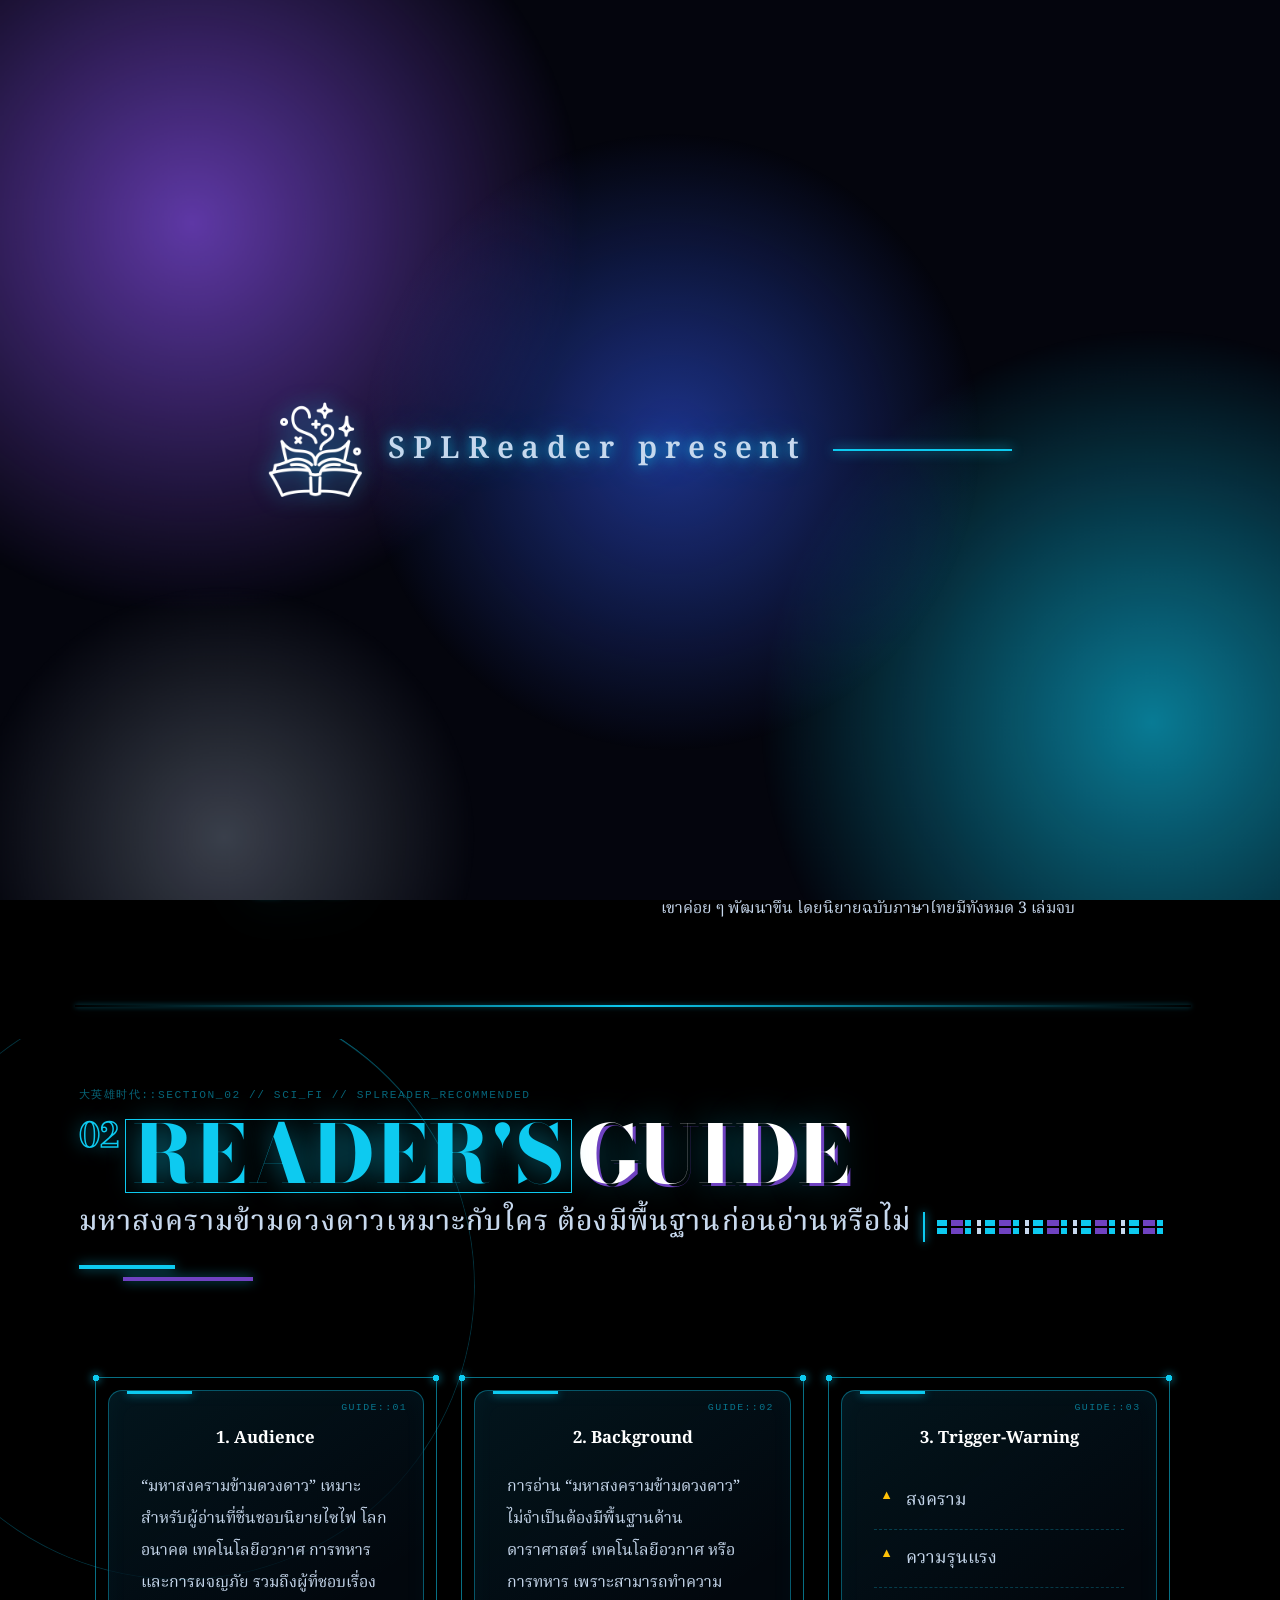
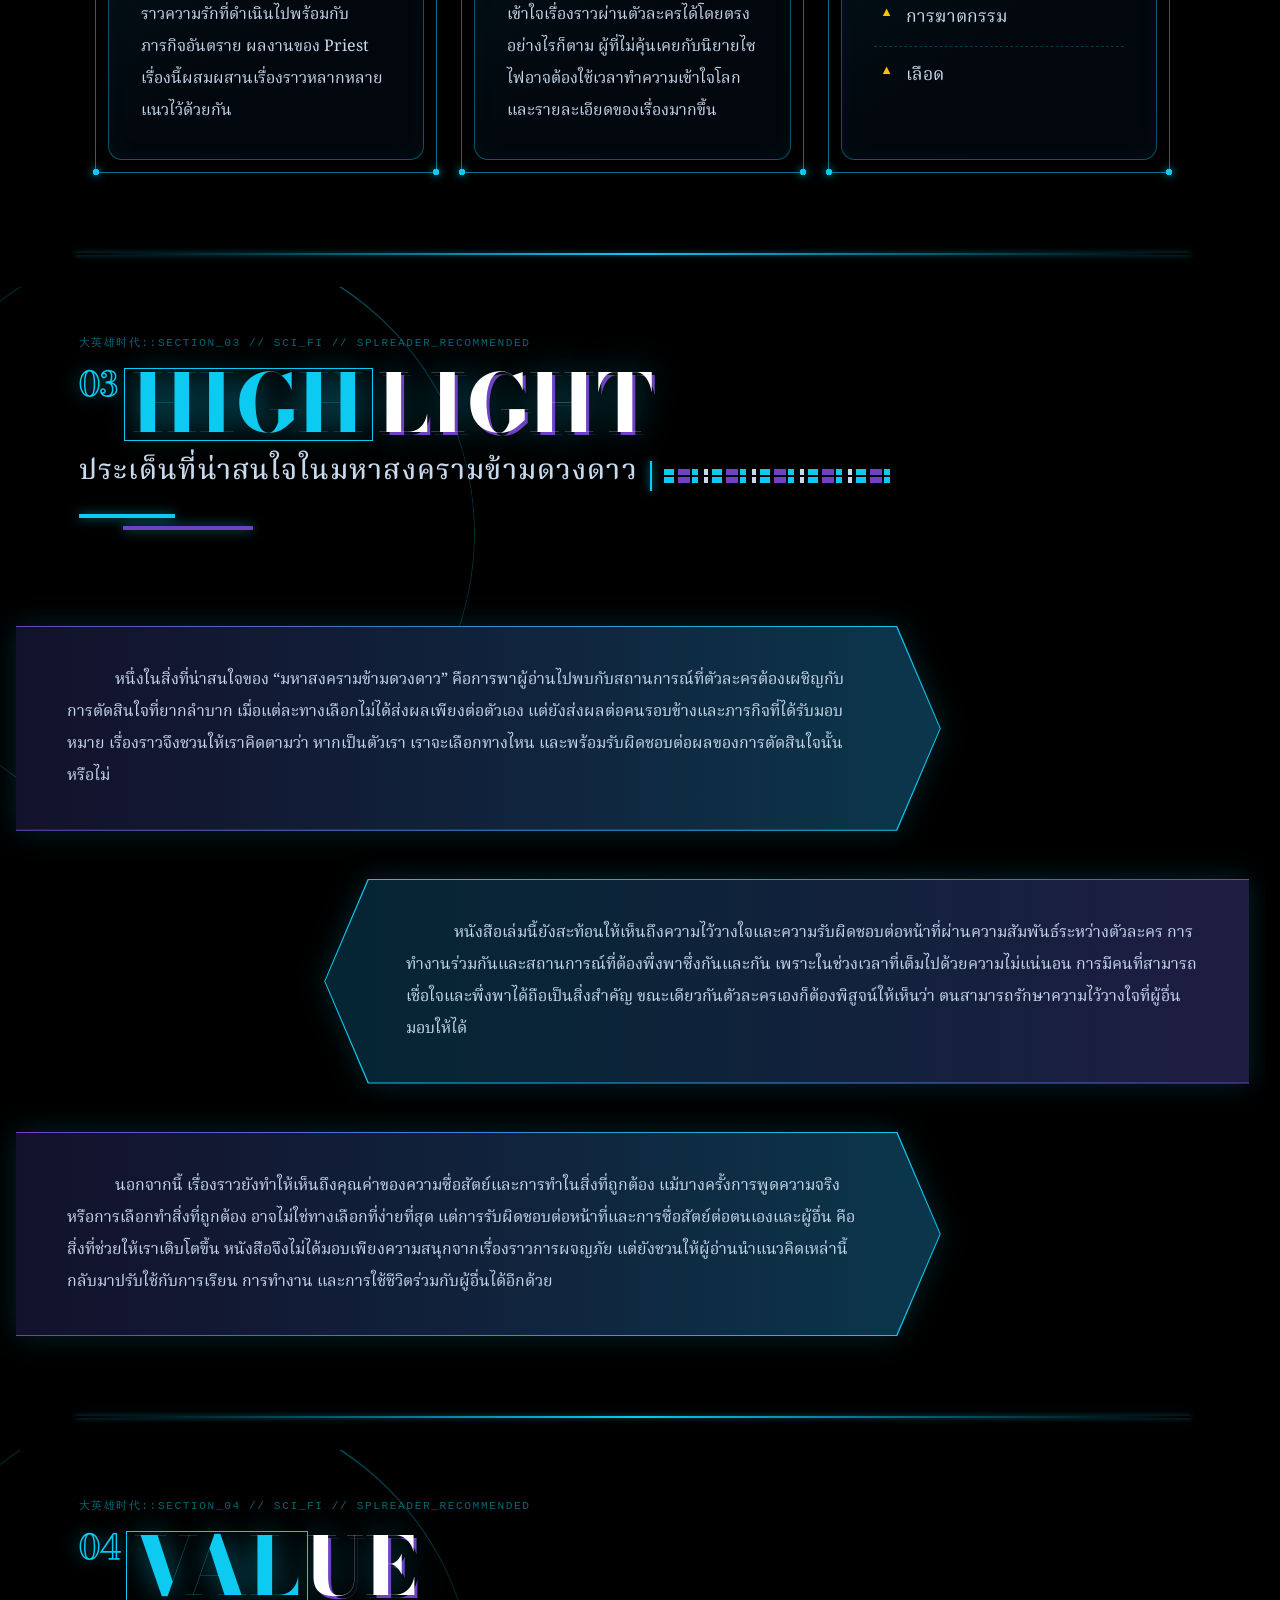
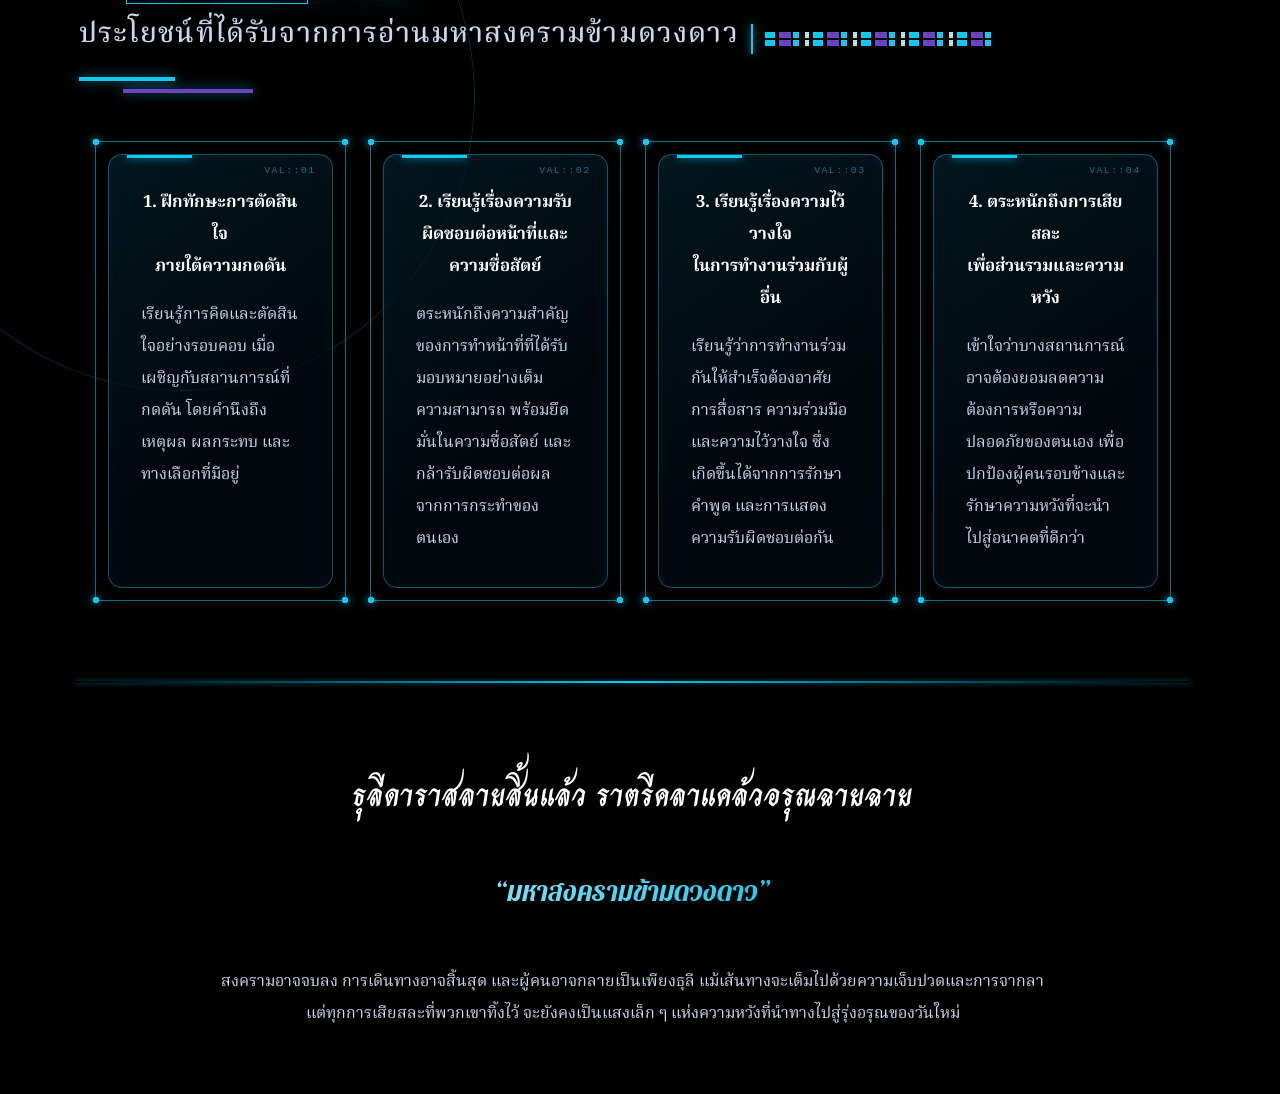
==== commit 16efa773: "Add files via upload ver.4" ====
--- a/index.html
+++ b/index.html
@@ -5,7 +5,10 @@
     <meta charset="UTF-8">
     <meta name="viewport" content="width=device-width, initial-scale=1.0">
 
-    <title>SPLReader | มหาสงครามข้ามดวงดาว</title>
+    <title>มหาสงครามข้ามดวงดาว (大英雄时代): รีวิวนิยายไซไฟ</title>
+    <meta name="keywords"
+        content="มหาสงครามข้ามดวงดาว, 大英雄时代, นิยายไซไฟ, สงครามอวกาศ, เรื่องย่อ, ประเด็นที่น่าสนใจ, ประโยชน์, ตัดสินใจ, รับผิดชอบ, ไว้วางใจ, เสียสละ">
+    <meta name="description" content="มหาสงครามข้ามดวงดาว (大英雄时代) สัมผัสโลกแห่งนิยายไซไฟและสงครามอวกาศ เจาะลึกเรื่องราว บทวิเคราะห์ และคุณค่าที่ซ่อนอยู่ พร้อมข้อคิดที่ชวนให้ค้นหา">
 
     <script>document.documentElement.classList.add('js')</script>
 
@@ -25,21 +28,20 @@
 <body class="bg-black text-white">
 
     <!-- ================= TOP NAVIGATION ================= -->
-    <nav class="side-menu" aria-label="เมนูหลัก">
-        <div class="nav-l">
-            <a href="#hero" class="side-item active"><span class="side-dot">Book</span></a>
-            <a href="#highlight" class="side-item"><span class="side-dot">Highlight</span></a>
-        </div>
-
-        <div class="nav-brand">SPLReader · Book Special Site</div>
-
-        <div class="nav-r">
-            <a href="#value" class="side-item"><span class="side-dot">Value</span></a>
-            <a href="#summary" class="side-item"><span class="side-dot">Summary</span></a>
-        </div>
-    </nav>
-
-
+   
+  <nav class="side-menu" aria-label="เมนูหลัก">
+    <div class="nav-brand">SPLReader · Book Special Site</div>
+
+    <div class="nav-links">
+        <a href="#hero" class="side-item active"><span class="side-dot">Book</span></a>
+        <a href="#guide" class="side-item"><span class="side-dot">Reader's Guide</span></a>
+        <a href="#highlight" class="side-item"><span class="side-dot">Highlight</span></a>
+        <a href="#value" class="side-item"><span class="side-dot">Value</span></a>
+        <a href="#summary" class="side-item"><span class="side-dot">Summary</span></a>
+    </div>
+</nav>
+
+<main>
     <!-- ================= HERO : 01 BOOK ================= -->
     <section id="hero">
 
@@ -54,8 +56,8 @@
                     <span class="sec-word"><span class="boxed">BO</span>OK</span>
                 </h2>
                 <div class="sec-sub">
-                    <span>มหาสงครามข้ามดวงดาว</span>
-                    <span class="sec-sub-zh" lang="zh-Hans">大英雄时代</span>
+                    <h3>เรื่องย่อ: มหาสงครามข้ามดวงดาว<br class="d-sm-block d-md-none d-lg-none">เกี่ยวกับอะไร</h3>
+
                     <span class="sec-pipe" aria-hidden="true"></span>
                     <span class="sec-pixels" aria-hidden="true"></span>
                 </div>
@@ -69,18 +71,18 @@
 
 
                     <div class="carousel-inner">
-                        <div class="carousel-item active"><img src="images/book1.webp" class="d-block w-100" alt="C1">
-                        </div>
-                        <div class="carousel-item"><img src="images/book2.webp" class="d-block w-100" alt="C2"></div>
-                        <div class="carousel-item"><img src="images/book3.webp" class="d-block w-100" alt="C3"></div>
+                        <div class="carousel-item active"><img src="images/book1.webp" class="d-block w-100" alt="ปกมหาสงครามข้ามดวงดาว เล่ม 1">
+                        </div>
+                        <div class="carousel-item"><img src="images/book2.webp" class="d-block w-100" alt="ปกมหาสงครามข้ามดวงดาว เล่ม 2"></div>
+                        <div class="carousel-item"><img src="images/book3.webp" class="d-block w-100" alt="ปกมหาสงครามข้ามดวงดาว เล่ม 3"></div>
                     </div>
                     <div class="carousel-indicators">
                         <button type="button" data-bs-target="#heroCarousel" data-bs-slide-to="0" class="active"
-                            aria-current="true" aria-label="Slide 1"></button>
+                            aria-current="true" aria-label="เล่ม 1"></button>
                         <button type="button" data-bs-target="#heroCarousel" data-bs-slide-to="1"
-                            aria-label="Slide 2"></button>
+                            aria-label="เล่ม 2"></button>
                         <button type="button" data-bs-target="#heroCarousel" data-bs-slide-to="2"
-                            aria-label="Slide 3"></button>
+                            aria-label="เล่ม 3"></button>
                     </div>
                     <button class="carousel-control-prev" type="button" data-bs-target="#heroCarousel"
                         data-bs-slide="prev">
@@ -97,27 +99,30 @@
                 <!-- ข้อความ -->
                 <div class="col-sm-12 col-md-12 col-lg-7 text-center px-3">
 
-                    <h1 class="fs-1 lh-base">
-                        <span class="text-info charm-bold">
-                           <br class="d-sm-block d-lg-none">ขอพลีกายสลายสิ้นสู่ธุลี
+                    <!-- หัวข้อหลักของหน้า (h1 ใหม่) : ขนาดเล็กกว่าบทกลอน -->
+                    <h1 class="fs-5 lh-base noto-serif mb-5">
+                        <br class="d-sm-block d-lg-none"> <br class="d-sm-block d-lg-none">วรรณกรรมไซไฟ เรื่อง มหาสงครามข้ามดวงดาว 
+                       
+</h1>
+                    <!-- บทกลอน: เปลี่ยนจาก h1 เป็น p แต่คงสไตล์เดิมทุกอย่าง -->
+                    <p class="hero-poem fs-1 lh-base">
+                        <span class="text-info charm-bold mt-2 mb-5">
+                            <br class="d-sm-block d-lg-none">ขอพลีกายสลายสิ้นสู่ธุลี
                             <br><br>
                             ขจรทั่วสายนทีแห่งดารา
                         </span>
-                        <br><br>
-                    </h1>
+                       
+                    </p>
 
                     <p class="lh-lg mt-5 mb-0 noto-serif blue">
-                        ท่ามกลางสงครามและการเดินทางที่เต็มไปด้วยความสูญเสีย
-                        <br class="d-sm-block d-lg-none">บางคนยังเลือกก้าวต่อไป
-                        <br class="d-none d-lg-block">แม้รู้ว่าปลายทางอาจไม่มีวันหวนกลับ
-                        <br class="d-sm-block d-lg-none">“มหาสงครามข้ามดวงดาว”
-                        จึงไม่ใช่เพียงเรื่องราวของการต่อสู้
-                        <br>แต่ยังถ่ายทอดความหมายของหน้าที่ ความเสียสละ
-                        และการจากลา
-                        <br class="d-sm-block d-lg-none">พร้อมชวนให้เราคิดว่า
-                        <br class="d-none d-lg-block">“หากการยืนหยัดเพื่อความหวังต้องแลกด้วยชีวิต
-                        <br class="d-none d-sm-block d-lg-none">เราจะยังเลือกเดินต่อหรือไม่?”
-                    </p>
+                        หนังสือเรื่อง "มหาสงครามข้ามดวงดาว (大英雄时代)" ผลงานของ Priest เป็นนิยายแปลจีนแนวไซไฟ ผจญภัย
+                        สงครามอวกาศ และ<br class="d-sm-block d-md-none d-lg-none">โรแมนติก เล่าเรื่องราวในโลกอนาคตปี 2429 ผ่าน "ฟู่ลั่ว"
+                        หญิงสาวผู้ใฝ่ฝันอยากเป็นทหารแนวหน้า ซึ่งเข้าไปพัวพันกับเหตุการณ์<br class="d-sm-block d-md-none d-lg-none">ลอบสังหารผู้บัญชาการทหารสูงสุด
+                        จนได้พบกับ "หยางหนิง" <br class="d-sm-block d-md-none d-lg-none">นายทหารระดับสูง
+                        ทั้งสองต้องร่วมมือกันปฏิบัติภารกิจเพื่อหยุดยั้งสงครามระหว่างดวงดาว
+                        ท่ามกลางอันตรายและความขัดแย้งที่ทำให้ความสัมพันธ์ของพวกเขาค่อย ๆ พัฒนาขึ้น
+                        โดยนิยายฉบับภาษาไทยมีทั้งหมด 3 เล่มจบ</p>
+
 
                 </div>
             </div>
@@ -131,21 +136,104 @@
     </div>
 
 
-
-    <!-- ================= SECTION 1 : 02 HIGHLIGHT ================= -->
-    <section id="highlight">
+    <!-- ================= SECTION 1 : 02 Reader's Guide ================= -->
+    <section id="guide">
 
         <div class="container sec-head py-5 px-3">
             <p class="sec-code">大英雄时代::SECTION_02 // SCI_FI // SPLREADER_RECOMMENDED</p>
-            <h2 class="sec-title"><span class="sec-num">02</span> <span class="boxed">HIGH</span>LIGHT</h2>
+            <h2 class="sec-title"><span class="sec-num">02</span> <span class="boxed">READER'S</span> GUIDE</h2>
             <div class="sec-sub">
-                <span>มหาสงครามข้ามดวงดาว</span>
-                <span class="sec-sub-zh">大英雄时代</span>
+                <h3>มหาสงครามข้ามดวงดาวเหมาะกับใคร <br class="d-sm-block d-md-none d-lg-none">ต้องมีพื้นฐานก่อนอ่านหรือไม่</h3>
                 <span class="sec-pipe"></span>
                 <span class="sec-pixels"></span>
             </div>
             <div class="sec-bars"></div>
-            
+
+        </div>
+
+
+        <!-- การ์ด 3 ช่อง จัดกึ่งกลาง -->
+        <div class="container px-3 pb-5">
+            <div class="row g-4 g-lg-6 justify-content-center value-grid px-3">
+
+                <div class="col-sm-12 col-md-12 col-lg-4">
+                    <div class="value-frame tech-frame">
+                        <div class="value-card noto-serif">
+                            <p class="fw-bold text-center">
+                                1. Audience
+                            </p>
+                            <p class="lh-lg mb-0 blue">
+                                “มหาสงครามข้ามดวงดาว” เหมาะสำหรับผู้อ่านที่ชื่นชอบนิยายไซไฟ โลกอนาคต เทคโนโลยีอวกาศ
+                                การทหาร
+                                และการผจญภัย รวมถึงผู้ที่ชอบเรื่องราวความรักที่ดำเนินไปพร้อมกับภารกิจอันตราย ผลงานของ
+                                Priest เรื่องนี้ผสมผสานเรื่องราวหลากหลายแนวไว้ด้วยกัน
+                            </p>
+                            <span class="card-tag" aria-hidden="true">GUIDE::01</span>
+                        </div>
+                    </div>
+                </div>
+
+                <div class="col-sm-12 col-md-12 col-lg-4">
+                    <div class="value-frame tech-frame">
+                        <div class="value-card noto-serif">
+                            <p class="fw-bold text-center">
+                                2. Background
+                            </p>
+                            <p class="lh-lg mb-0 blue">
+                                การอ่าน “มหาสงครามข้ามดวงดาว” ไม่จำเป็นต้องมีพื้นฐานด้านดาราศาสตร์ เทคโนโลยีอวกาศ
+                                หรือการทหาร เพราะสามารถทำความเข้าใจ<br class="d-sm-block d-md-none d-lg-none">เรื่องราวผ่านตัวละครได้โดยตรง อย่างไรก็ตาม
+                                <br class="d-sm-block d-md-none d-lg-none">ผู้ที่ไม่คุ้นเคยกับนิยายไซไฟอาจต้องใช้เวลาทำความเข้าใจโลกและรายละเอียดของเรื่องมากขึ้น
+                            </p>
+                            <span class="card-tag" aria-hidden="true">GUIDE::02</span>
+                        </div>
+                    </div>
+                </div>
+                <div class="col-sm-12 col-md-12 col-lg-4">
+                    <div class="value-frame tech-frame">
+                        <div class="value-card noto-serif">
+                            <p class="fw-bold text-center">
+                                3. Trigger-Warning
+                            </p>
+                           
+                            <ul class="warn-list list-unstyled mb-0 lh-lg mb-0 blue">
+                                <li>สงคราม</li>
+                                <li>ความรุนแรง</li>
+                                <li>การฆาตกรรม</li>
+                                <li>เลือด</li>
+                            </ul>
+                            
+                            <span class="card-tag" aria-hidden="true">GUIDE::03</span>
+                        </div>
+                    </div>
+                </div>
+
+
+
+
+            </div>
+        </div>
+
+    </section>
+
+
+    <div class="container">
+        <hr>
+    </div>
+
+
+    <!-- ================= SECTION 2 : 03 HIGHLIGHT ================= -->
+    <section id="highlight">
+
+        <div class="container sec-head py-5 px-3">
+            <p class="sec-code">大英雄时代::SECTION_03 // SCI_FI // SPLREADER_RECOMMENDED</p>
+            <h2 class="sec-title"><span class="sec-num">03</span> <span class="boxed">HIGH</span>LIGHT</h2>
+            <div class="sec-sub">
+                <h3>ประเด็นที่น่าสนใจในมหาสงครามข้ามดวงดาว</h3>
+                <span class="sec-pipe"></span>
+                <span class="sec-pixels"></span>
+            </div>
+            <div class="sec-bars"></div>
+
         </div>
 
 
@@ -203,19 +291,19 @@
 
 
 
-    <!-- ================= SECTION 2 : 03 VALUE ================= -->
+    <!-- ================= SECTION 3 : 04 VALUE ================= -->
     <section id="value">
         <div class="container py-5 px-3">
 
             <div class="sec-head">
-                <div class="sec-code" aria-hidden="true">大英雄时代::SECTION_03 // SCI_FI // SPLREADER_RECOMMENDED</div>
+                <div class="sec-code" aria-hidden="true">大英雄时代::SECTION_04 // SCI_FI // SPLREADER_RECOMMENDED</div>
                 <h2 class="sec-title">
-                    <span class="sec-num" aria-hidden="true">03</span>
+                    <span class="sec-num" aria-hidden="true">04</span>
                     <span class="sec-word"><span class="boxed">VAL</span>UE</span>
                 </h2>
                 <div class="sec-sub">
-                    <span>มหาสงครามข้ามดวงดาว</span>
-                    <span class="sec-sub-zh" lang="zh-Hans">大英雄时代</span>
+                    <h3>ประโยชน์ที่ได้รับจากการอ่านมหาสงครามข้ามดวงดาว</h3>
+
                     <span class="sec-pipe" aria-hidden="true"></span>
                     <span class="sec-pixels" aria-hidden="true"></span>
                 </div>
@@ -299,7 +387,7 @@
     <div class="container">
         <hr>
     </div>
-
+</main>
 
     <!-- ================= FOOTER / SUMMARY ================= -->
     <footer id="summary">
@@ -315,7 +403,7 @@
 
                 <p class="lh-lg blue">
                     <br>สงครามอาจจบลง การเดินทางอาจสิ้นสุด และผู้คนอาจกลายเป็นเพียงธุลี
-                    <br class="d-md-block d-none d-lg-none">แม้เส้นทางจะเต็มไปด้วยความเจ็บปวดและการจากลา
+                    <br class="d-none d-lg-none d-sm-block d-md-block">แม้เส้นทางจะเต็มไปด้วยความเจ็บปวดและการจากลา
                     <br class="d-sm-none d-lg-block">แต่ทุกการเสียสละที่พวกเขาทิ้งไว้
                     <br class="d-md-block d-none d-lg-none">จะยังคงเป็นแสงเล็ก ๆ
                     แห่งความหวังที่นำทางไปสู่รุ่งอรุณของวันใหม่
--- a/css/style.css
+++ b/css/style.css
@@ -77,14 +77,14 @@
 @keyframes ring-spin { to { rotate: 360deg; } }
 
 /* ---------- 4. Scroll Reveal (JS เป็นคนใส่ .is-visible) ---------- */
-.js :is(section h2, #highlight p, #value .row > div, footer .container > div > *) {
+.js :is(section h2, #highlight p, #guide .row > div, #value .row > div, footer .container > div > *) {
   opacity: 0;
   transform: translateY(60px);
   filter: blur(8px);
   transition: opacity 1s var(--ease), transform 1s var(--ease), filter 1s var(--ease);
   transition-delay: var(--delay, 0s);
 }
-.js :is(section h2, #highlight p, #value .row > div, footer .container > div > *).is-visible {
+.js :is(section h2, #highlight p, #guide .row > div, #value .row > div, footer .container > div > *).is-visible {
   opacity: 1;
   transform: none;
   filter: none;
@@ -98,23 +98,21 @@
   top: 0; left: 0; right: 0;
   z-index: 1100;
 
-  display: grid;
-  grid-template-columns: 1fr auto 1fr;
-  align-items: start;
+  display: flex;
+  align-items: center;
+  justify-content: space-between;   /* ชื่อเว็บซ้าย ปุ่มชิดขวา */
   gap: clamp(1rem, 3vw, 3rem);
   padding: clamp(.8rem, 2.4vh, 1.5rem) 5vw;
 
   background: rgba(0, 0, 0, .88);
 }
 
-nav.side-menu .nav-l,
-nav.side-menu .nav-r {
+nav.side-menu .nav-links {
   display: flex;
   flex-wrap: wrap;
-  gap: .4rem clamp(.9rem, 1.8vw, 1.7rem);
-}
-nav.side-menu .nav-l { justify-content: flex-end; }
-nav.side-menu .nav-r { justify-content: flex-start; }
+  align-items: center;
+  gap: .4rem clamp(1.2rem, 2.2vw, 2.2rem);
+}
 
 nav.side-menu .side-item {
   font-size: clamp(.78rem, 1.05vw, .95rem);
@@ -140,17 +138,22 @@
 
 @media (max-width: 768px) {
   nav.side-menu {
-    grid-template-columns: 1fr 1fr;
-    gap: .35rem .5rem;
+    flex-direction: column;       /* ชื่อเว็บอยู่บน ปุ่มอยู่ล่าง */
+    justify-content: center;
+    gap: .35rem;
     padding: .6rem 4vw;
   }
-  nav.side-menu .nav-brand { grid-column: 1 / -1; order: -1; }
-  nav.side-menu .nav-l,
-  nav.side-menu .nav-r { gap: .3rem .9rem; }
-}
-
+  nav.side-menu .nav-links {
+    justify-content: center;
+    flex-wrap: nowrap;            /* ให้ปุ่มอยู่แถวเดียวเหมือน intro */
+    gap: .3rem .9rem;
+  }
+  nav.side-menu .side-item {
+    font-size: clamp(.68rem, 3.2vw, .85rem);   /* ย่อให้พอดี 5 ปุ่มในจอแคบ */
+  }
+}
 /* เว้นระยะด้านบนไม่ให้เนื้อหาชิดเมนูเมื่อกดลิงก์ */
-#hero, #highlight, #value, #summary { scroll-margin-top: 80px; }
+#hero, #guide, #highlight, #value, #summary { scroll-margin-top: 80px; }
 
 /* ---------- 6. HERO ---------- */
 #hero {
@@ -192,12 +195,10 @@
 /* แอนิเมชันตอนโหลดหน้า */
 #hero .col-md-5 { animation: fade-up 1.2s var(--ease) .2s both; }
 #hero .col-md-7 { animation: fade-up 1.2s var(--ease) .5s both; }
-
-#hero h1 .text-info {
+#hero .hero-poem .text-info {
   display: inline-block;
   animation: glow 2.5s ease-in-out infinite;
 }
-
 /* แถบคำกำกับแนวตั้งด้านซ้าย (แสดงเฉพาะจอกว้าง) */
 .hero-side-design {
   display: none;
@@ -262,6 +263,7 @@
 
 /* ---------- 6-ring. วงแหวนหลังหัวข้อ (ใช้ร่วม Hero / Highlight / Value) ---------- */
 #hero::before,
+#guide::before,
 #highlight::before,
 #value::before {
   content: "";
@@ -283,11 +285,13 @@
 
 /* Hero: หายใจ + parallax */
 #hero::before {
-  animation: hero-ring-breathe 8s ease-in-out infinite;
+  animation: ring-spin 44s linear infinite;
   translate: 0 calc(var(--sp, 0) * -220px);
 }
 
 /* Highlight / Value: หมุนช้าๆ พร้อมขีดสว่างให้เห็นการหมุน */
+#hero::before,
+#guide::before,
 #highlight::before,
 #value::before {
   background: conic-gradient(from 0deg, rgba(var(--accent-rgb), .55), transparent 18%, transparent 100%);
@@ -299,10 +303,15 @@
   animation: ring-spin 55s linear infinite reverse;
   translate: 0 calc(var(--sp, 0) * -220px);
 }
-
+#guide::before { animation: ring-spin 48s linear infinite; }
 /* ปรับตำแหน่งวงของแต่ละส่วนที่นี่ (ค่าติดลบมากเกินไปจะถูก overflow: hidden ตัด) */
-#highlight { --ring-top: -3rem; }
-#value     { --ring-top: -3rem; }
+
+#guide {
+  position: relative;
+  isolation: isolate;
+  overflow: hidden;
+}
+#guide, #highlight, #value { --ring-top: -3rem; }
 
 @media (max-width: 767.98px) { #highlight::before { opacity: .6; } }
 
@@ -672,3 +681,17 @@
 }
 
 
+.warn-list li {
+  font-size: 1.1rem;
+  padding: 0.7rem 0 0.7rem 2rem;
+  border-bottom: 1px dashed rgba(13, 202, 240, 0.25);
+  position: relative;
+}
+.warn-list li:last-child { border-bottom: 0; }
+.warn-list li::before {
+  content: "▲";
+  position: absolute;
+  left: 0.4rem;
+  color: #ffc107;
+  font-size: 0.8rem;
+}
--- a/css/intro.css
+++ b/css/intro.css
@@ -226,21 +226,18 @@
 .intro-nav {
   position: absolute; top: 0; left: 0; width: 100%;
   z-index: 3;
-  display: grid;
-  grid-template-columns: 1fr auto 1fr;
-  align-items: start;
+  display: flex;
+  align-items: center;
+  justify-content: space-between;
   gap: clamp(1rem, 3vw, 3rem);
-  padding: clamp(.8rem, 2.4vh, 1.5rem) 5vw 0;
+  padding: clamp(.8rem, 2.4vh, 1.5rem) 5vw;
   pointer-events: auto;
 }
 .intro-nav ul {
   list-style: none; margin: 0; padding: 0;
-  display: flex; flex-wrap: wrap;
-  gap: .4rem clamp(.9rem, 1.8vw, 1.7rem);
-}
-.intro-nav .nav-l { justify-content: flex-end; }
-.intro-nav .nav-r { justify-content: flex-start; }
-
+  display: flex; flex-wrap: wrap; align-items: center;
+  gap: .4rem clamp(1.2rem, 2.2vw, 2.2rem);
+}
 .intro-nav li {
   opacity: 0;
   translate: 0 -10px;
@@ -366,11 +363,8 @@
    ===================================================================== */
 @media (max-width: 768px) {
   .bands-stage { transform: rotateX(18deg) rotateZ(-8deg); }
-  .intro-nav { grid-template-columns: 1fr; justify-items: center; gap: .5rem; }
-  .intro-nav .nav-l, .intro-nav .nav-r { justify-content: center; }
-  .intro-nav .intro-caption { order: -1; }
-}
-
+  .intro-nav { flex-direction: column; gap: .35rem; padding: .6rem 4vw; }
+.intro-nav ul { justify-content: center; gap: .3rem .9rem; }}
 /* พื้นที่สำรองสำหรับโลโก้ใน Intro */
 .intro-logo-placeholder {
     display: block;
